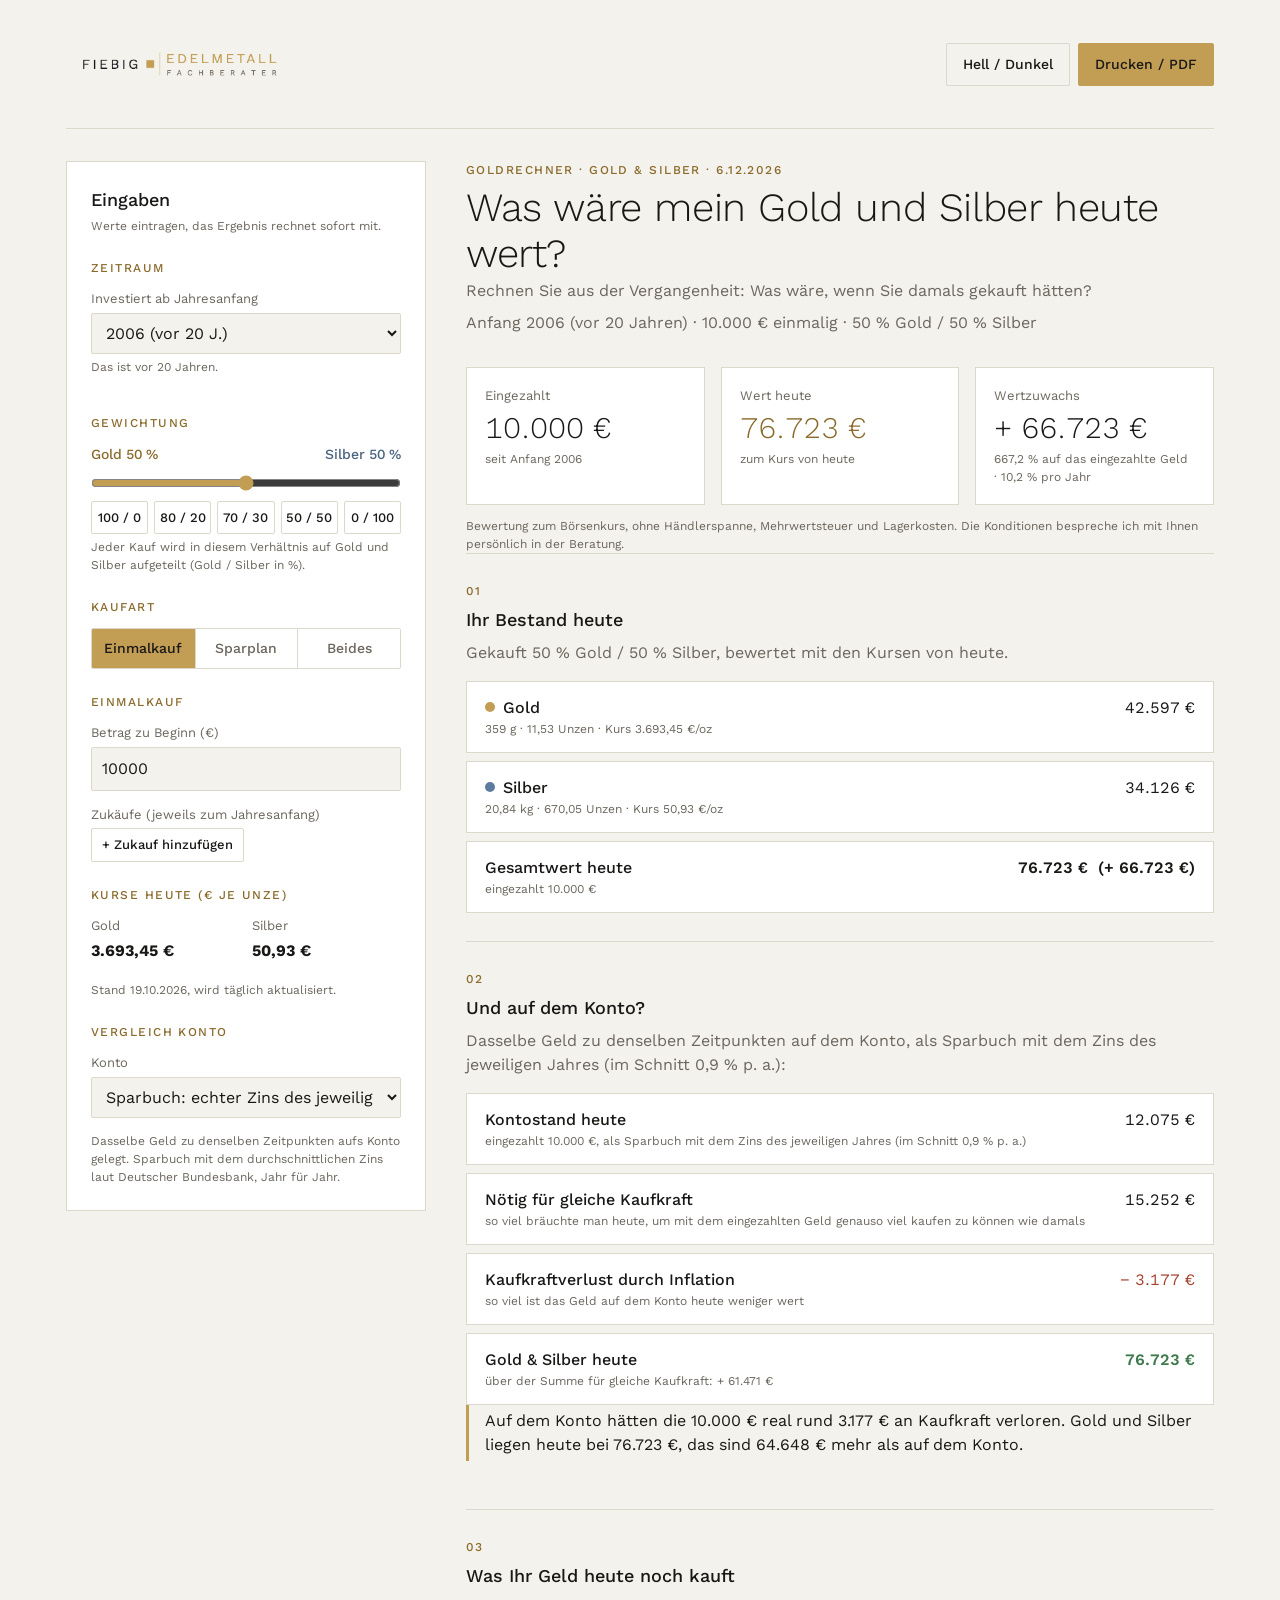
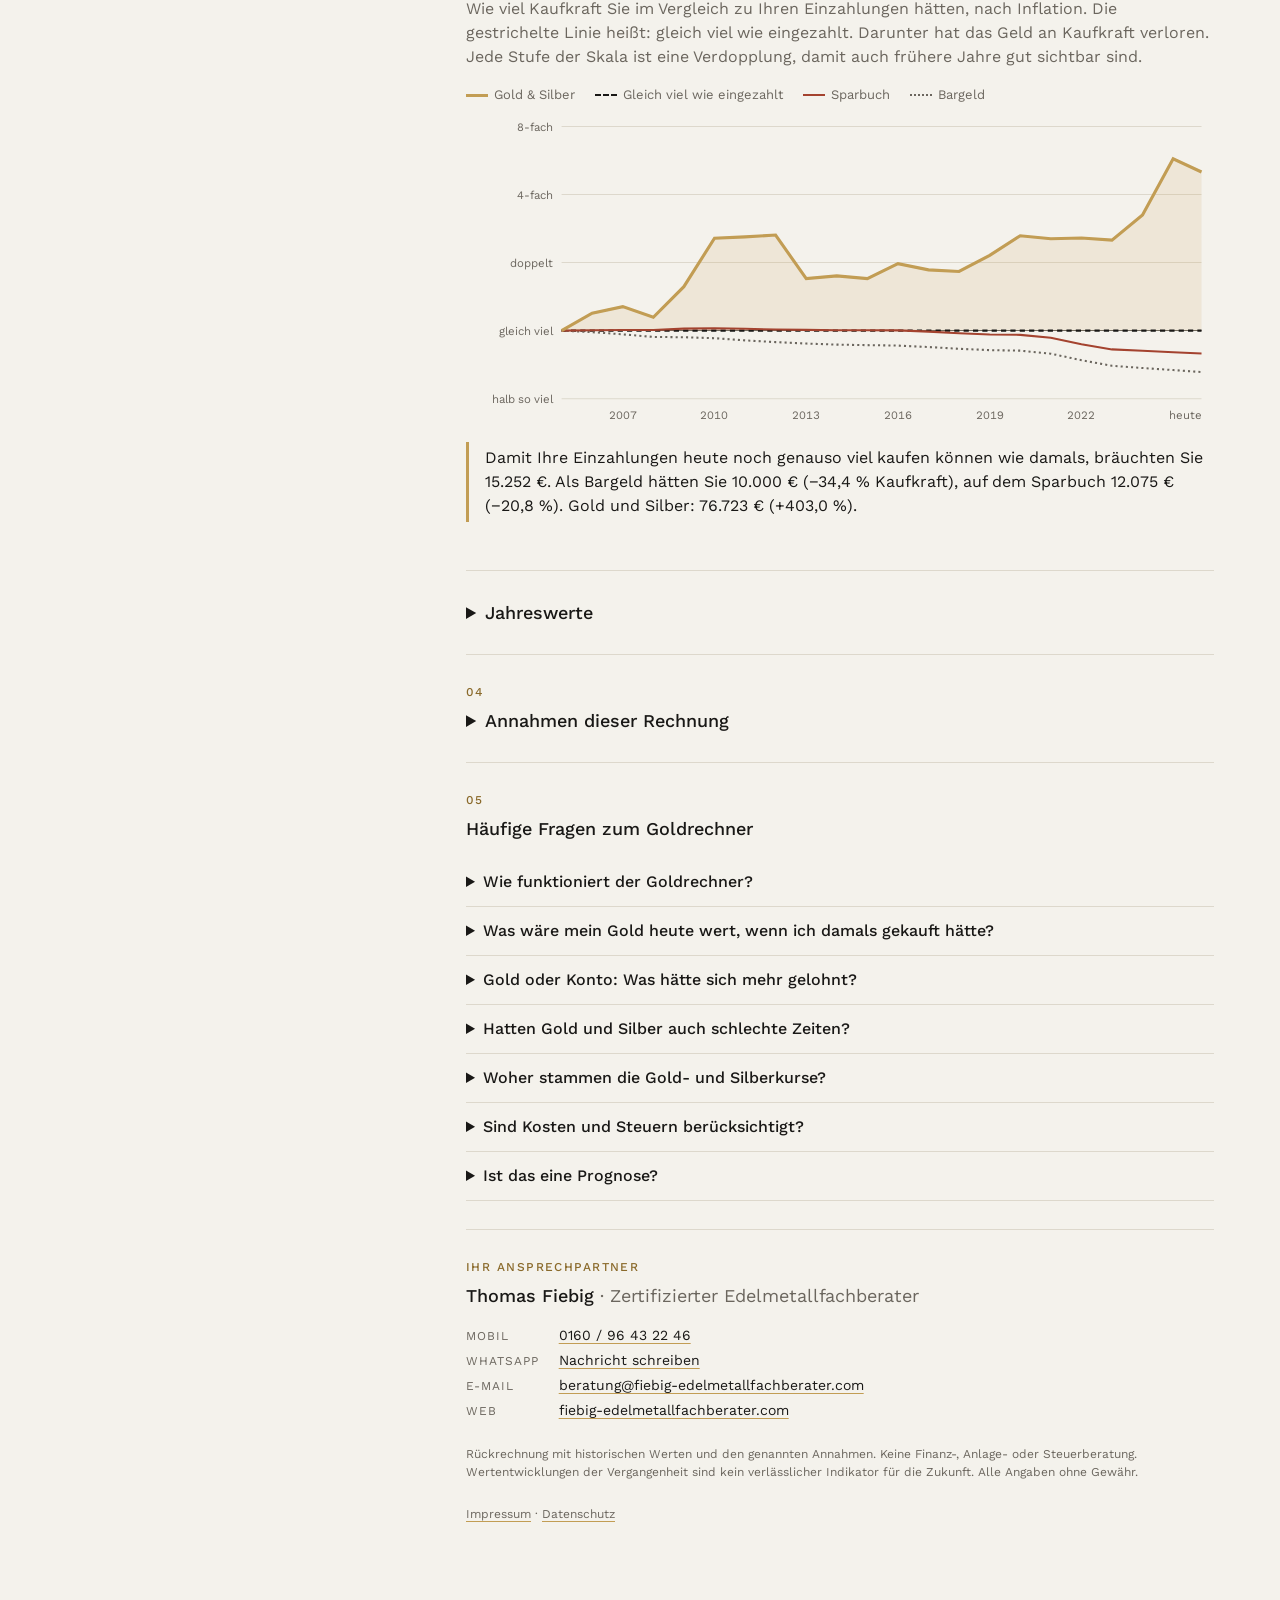
==== index.html @ 74c824f9 "Kaufkraft-Diagramm statt Euro-Verlauf (Verdopplungsskala, Sparbuch und Bargeld im Vergleich) Co-Auth" ====
<!DOCTYPE html>
<html lang="de">
<head>
<meta charset="utf-8">
<meta name="viewport" content="width=device-width, initial-scale=1">
<title>Goldrechner: Was wäre mein Gold und Silber heute wert?</title>
<meta name="description" content="Was wäre, wenn ich damals Gold oder Silber gekauft hätte? Kostenloser Rechner mit historischen Kursen seit 1979: Einmalkauf oder Sparplan, Wert heute, Rendite pro Jahr und Vergleich mit Konto und Inflation.">
<link rel="canonical" href="https://rechner.fiebig-edelmetallfachberater.com/">
<meta property="og:type" content="website">
<meta property="og:locale" content="de_DE">
<meta property="og:url" content="https://rechner.fiebig-edelmetallfachberater.com/">
<meta property="og:title" content="Goldrechner: Was wäre mein Gold und Silber heute wert?">
<meta property="og:description" content="Was wäre, wenn ich damals Gold oder Silber gekauft hätte? Kostenloser Rechner mit historischen Kursen seit 1979: Einmalkauf oder Sparplan, Wert heute, Rendite pro Jahr und Vergleich mit Konto und Inflation.">
<meta property="og:image" content="https://rechner.fiebig-edelmetallfachberater.com/assets/og-bild.png">
<meta property="og:image:width" content="1200">
<meta property="og:image:height" content="630">
<meta name="twitter:card" content="summary_large_image">
<script type="application/ld+json">{"@context": "https://schema.org", "@type": "WebApplication", "name": "Goldrechner", "alternateName": "Gold- und Silberrechner: Was wäre mein Gold heute wert?", "url": "https://rechner.fiebig-edelmetallfachberater.com/", "description": "Was wäre, wenn ich damals Gold oder Silber gekauft hätte? Kostenloser Rechner mit historischen Kursen seit 1979: Einmalkauf oder Sparplan, Wert heute, Rendite pro Jahr und Vergleich mit Konto und Inflation.", "inLanguage": "de-DE", "applicationCategory": "FinanceApplication", "operatingSystem": "Alle (läuft im Browser)", "isAccessibleForFree": true, "offers": {"@type": "Offer", "price": "0", "priceCurrency": "EUR"}, "author": {"@type": "Person", "name": "Thomas Fiebig", "jobTitle": "Edelmetallfachberater", "url": "https://fiebig-edelmetallfachberater.com"}}</script>
<style>
/* Schrift liegt beim Rechner, damit keine Daten an Google gehen */
@font-face { font-family: "Work Sans"; src: url("assets/WorkSans.ttf") format("truetype"); font-weight: 100 900; font-style: normal; font-display: swap; }
:root {
  --bg: #F4F2EC;
  --surface: #FFFFFF;
  --ink: #191816;
  --muted: #6B665E;
  --line: #DDD8CC;
  --gold: #C29D54;
  --gold-text: #8A6A2B;
  --silver: #5B7C9E;
  --silver-text: #48647F;
  --neg: #A4432F;
  --pos: #3F7A4E;
}
@media (prefers-color-scheme: dark) {
  :root:not([data-theme="light"]) {
    --bg: #191816;
    --surface: #22201D;
    --ink: #F4F2EC;
    --muted: #9C9489;
    --line: #38342E;
    --gold-text: #C29D54;
    --silver: #6F93B8;
    --silver-text: #8FADCB;
    --neg: #E08A76;
    --pos: #8CC49A;
  }
}
:root[data-theme="dark"] {
  --bg: #191816;
  --surface: #22201D;
  --ink: #F4F2EC;
  --muted: #9C9489;
  --line: #38342E;
  --gold-text: #C29D54;
  --silver: #6F93B8;
  --silver-text: #8FADCB;
  --neg: #E08A76;
  --pos: #8CC49A;
}

* { box-sizing: border-box; }
html { -webkit-text-size-adjust: 100%; }
body {
  margin: 0;
  background: var(--bg);
  color: var(--ink);
  font-family: "Work Sans", system-ui, -apple-system, "Segoe UI", sans-serif;
  font-weight: 400;
  font-size: 16px;
  line-height: 1.5;
}
.wrap { max-width: 1180px; margin: 0 auto; padding: 0 16px 64px; }

header.top {
  display: flex; align-items: center; justify-content: space-between; gap: 16px;
  padding: 24px 0; border-bottom: 1px solid var(--line); margin-bottom: 32px;
}
.logo { height: 80px; width: auto; display: block; }
.logo-hell { display: none; }
@media (prefers-color-scheme: dark) {
  :root:not([data-theme="light"]) .logo-hell { display: block; }
  :root:not([data-theme="light"]) .logo-dunkel { display: none; }
}
:root[data-theme="dark"] .logo-hell { display: block; }
:root[data-theme="dark"] .logo-dunkel { display: none; }
@media (max-width: 600px) { .logo { height: 56px; } header.top { flex-wrap: wrap; } }

.actions { display: flex; gap: 8px; }
button {
  font: inherit; font-size: 14px; font-weight: 500; cursor: pointer;
  padding: 10px 16px; border-radius: 2px;
  border: 1px solid var(--line); background: transparent; color: var(--ink);
}
button:hover { border-color: var(--gold); }
button.primary { background: var(--gold); border-color: var(--gold); color: #191816; }
button.small { padding: 6px 10px; font-size: 13px; }
button:focus-visible, input:focus-visible, select:focus-visible, summary:focus-visible { outline: 2px solid var(--gold); outline-offset: 2px; }

.layout { display: grid; grid-template-columns: 360px 1fr; gap: 40px; align-items: start; }
@media (max-width: 900px) { .layout { grid-template-columns: 1fr; gap: 32px; } }
main { min-width: 0; }

.panel { background: var(--surface); border: 1px solid var(--line); padding: 24px; }
.panel h2 { margin: 0 0 4px; }
fieldset { border: 0; padding: 0; margin: 24px 0 0; min-width: 0; }
legend {
  padding: 0; margin-bottom: 12px; font-size: 12px; font-weight: 500;
  letter-spacing: .12em; text-transform: uppercase; color: var(--gold-text);
}
.field { margin-bottom: 14px; }
.field label, .lbl { display: block; font-size: 13px; color: var(--muted); margin-bottom: 4px; }
.field input[type="number"], .field input[type="text"], .field select, .zk-row input, .zk-row select {
  width: 100%; font: inherit; color: var(--ink); background: var(--bg);
  border: 1px solid var(--line); border-radius: 2px; padding: 9px 10px;
}
.row2 { display: grid; grid-template-columns: 1fr 1fr; gap: 12px; }
.hint { font-size: 12px; color: var(--muted); margin: 4px 0 0; }
.kostenhinweis { margin: 12px 0 0; }

/* Umschalter Einmalkauf / Sparplan / Beides */
.seg { display: grid; grid-template-columns: repeat(3, 1fr); border: 1px solid var(--line); border-radius: 2px; overflow: hidden; }
.seg input { position: absolute; opacity: 0; pointer-events: none; }
.seg label { text-align: center; font-size: 14px; font-weight: 500; padding: 9px 4px; cursor: pointer; color: var(--muted); border-left: 1px solid var(--line); }
.seg label:first-of-type { border-left: 0; }
.seg input:checked + label { background: var(--gold); color: #191816; }
.seg input:focus-visible + label { outline: 2px solid var(--gold); outline-offset: -2px; }

/* Gewichtung */
.weight-head { display: flex; justify-content: space-between; font-size: 14px; font-weight: 500; margin-bottom: 6px; font-variant-numeric: tabular-nums; }
.weight-head .g { color: var(--gold-text); }
.weight-head .s { color: var(--silver-text); }
input[type="range"] { width: 100%; accent-color: var(--gold); margin: 4px 0 10px; }
.presets { display: grid; grid-template-columns: repeat(5, 1fr); gap: 6px; }
.presets button { padding: 6px 0; }

.zk-row { display: grid; grid-template-columns: 96px 1fr 36px; gap: 8px; margin-bottom: 8px; }
.zk-row button { padding: 0; font-size: 18px; line-height: 1; }

h1 { font-weight: 300; font-size: clamp(28px, 4vw, 40px); line-height: 1.15; margin: 0 0 6px; letter-spacing: -.01em; }
h2 { font-weight: 500; font-size: 18px; margin: 0 0 16px; }
.sub { color: var(--muted); margin: 0 0 32px; }
.eyebrow { font-size: 12px; font-weight: 500; letter-spacing: .12em; text-transform: uppercase; color: var(--gold-text); margin: 0 0 6px; }
section.block { padding: 28px 0; border-top: 1px solid var(--line); }
.lead { color: var(--muted); margin: -8px 0 16px; }
.intro { color: var(--muted); margin: -4px 0 8px; }
.faq details { border-bottom: 1px solid var(--line); padding: 12px 0; }
.faq details summary { font-size: 16px; }
.faq details p { margin: 0; color: var(--muted); }

.kpis { display: grid; grid-template-columns: repeat(3, 1fr); gap: 16px; margin-bottom: 8px; }
@media (max-width: 600px) { .kpis { grid-template-columns: 1fr; } }
.kpi { border: 1px solid var(--line); background: var(--surface); padding: 18px; }
.kpi .label { font-size: 13px; color: var(--muted); }
.kpi .value { font-size: 30px; font-weight: 300; line-height: 1.2; margin-top: 4px; font-variant-numeric: tabular-nums; }
.kpi.accent .value { color: var(--gold-text); }
.kpi .subline { font-size: 12px; color: var(--muted); margin-top: 4px; }

.rows { display: grid; gap: 8px; }
.r {
  display: flex; justify-content: space-between; align-items: baseline; gap: 16px;
  background: var(--surface); border: 1px solid var(--line); padding: 14px 18px;
}
.r .k { font-weight: 500; }
.r .k small { display: block; font-weight: 400; font-size: 12px; color: var(--muted); }
.r .v { text-align: right; white-space: nowrap; font-variant-numeric: tabular-nums; }
.r.sum .v { font-weight: 600; }
.dot { display: inline-block; width: 10px; height: 10px; border-radius: 50%; margin-right: 8px; vertical-align: 1px; -webkit-print-color-adjust: exact; print-color-adjust: exact; }
.dot.g { background: var(--gold); }
.dot.s { background: var(--silver); }
.neg { color: var(--neg); }
.pos { color: var(--pos); }
@media (max-width: 600px) { .r { padding: 12px 14px; font-size: 15px; } }

.bars { margin: 8px 0 20px; }
.bar-row { display: grid; grid-template-columns: 170px 1fr 110px; gap: 12px; align-items: center; margin-bottom: 10px; font-size: 14px; }
.bar-row.mine { font-weight: 600; }
.bar-track { height: 18px; display: flex; gap: 2px; }
.bar { height: 100%; -webkit-print-color-adjust: exact; print-color-adjust: exact; }
.bar.g { background: var(--gold); border-radius: 0; }
.bar.s { background: var(--silver); }
.bar-track .bar:last-child { border-radius: 0 4px 4px 0; }
.bar.line { background: transparent; border: 1px dashed var(--muted); border-radius: 0 4px 4px 0; }
.bar-row .num { text-align: right; font-variant-numeric: tabular-nums; }
@media (max-width: 600px) { .bar-row { grid-template-columns: 104px 1fr 84px; gap: 8px; font-size: 13px; } }

.callout { border-left: 3px solid var(--gold); padding: 4px 0 4px 16px; margin: 0 0 20px; }

.chartbox { position: relative; }
.chart { width: 100%; height: auto; display: block; touch-action: pan-y; }
.chart text { font-family: inherit; font-size: 11px; fill: var(--muted); font-variant-numeric: tabular-nums; }
.chart .grid { stroke: var(--line); stroke-width: 1; }
.chart .a-g { fill: var(--gold); fill-opacity: .85; }
.chart .a-s { fill: var(--silver); fill-opacity: .85; }
.chart .edge { fill: none; stroke: var(--surface); stroke-width: 2; }
.chart .l-ein { stroke: var(--ink); stroke-width: 2; fill: none; stroke-dasharray: 5 4; }
.chart .l-konto { stroke: var(--neg); stroke-width: 2; fill: none; }
.chart .cross { stroke: var(--muted); stroke-width: 1; }
.chart .hit { fill: transparent; }
.tip {
  position: absolute; top: 0; pointer-events: none; background: var(--surface); border: 1px solid var(--line);
  padding: 10px 12px; font-size: 13px; min-width: 190px; box-shadow: 0 4px 16px rgba(0,0,0,.08); font-variant-numeric: tabular-nums;
}
.tip b { display: block; margin-bottom: 4px; }
.tip div { display: flex; justify-content: space-between; gap: 16px; }
.legend { display: flex; flex-wrap: wrap; gap: 6px 20px; font-size: 13px; color: var(--muted); margin: 0 0 10px; }
.legend i { display: inline-block; width: 14px; height: 10px; vertical-align: middle; margin-right: 6px; -webkit-print-color-adjust: exact; print-color-adjust: exact; }
.legend i.g { background: var(--gold); }
.legend i.s { background: var(--silver); }
.legend i.e { width: 22px; height: 0; border-top: 2px dashed var(--ink); }
.legend i.k { width: 22px; height: 0; border-top: 2px solid var(--neg); }
.legend i.b { width: 22px; height: 0; border-top: 2px dotted var(--muted); }
.chart .l-bar { stroke: var(--muted); stroke-width: 2; fill: none; stroke-dasharray: 2 3; }
.chart .l-em { stroke: var(--gold); stroke-width: 3; fill: none; }
.chart .a-em { fill: var(--gold); fill-opacity: .14; }
.chart .grid.eins { stroke: var(--muted); }
.legend i.em { width: 22px; height: 0; border-top: 3px solid var(--gold); }

table { width: 100%; border-collapse: collapse; font-variant-numeric: tabular-nums; font-size: 14px; }
th, td { text-align: right; padding: 8px 8px; border-bottom: 1px solid var(--line); white-space: nowrap; }
th:first-child, td:first-child { text-align: left; }
th { font-size: 11px; font-weight: 500; letter-spacing: .08em; text-transform: uppercase; color: var(--muted); }
.tablewrap { overflow-x: auto; }
details summary { cursor: pointer; font-weight: 500; font-size: 18px; }
details[open] summary { margin-bottom: 16px; }
.panel details summary { font-size: 12px; letter-spacing: .12em; text-transform: uppercase; color: var(--gold-text); }

.notes { font-size: 13px; color: var(--muted); padding-left: 18px; margin: 0; }
.notes li { margin-bottom: 6px; }
.contact { display: grid; grid-template-columns: auto 1fr; gap: 4px 20px; font-size: 14px; margin: 12px 0 0; }
.contact dt { font-size: 12px; letter-spacing: .08em; color: var(--muted); text-transform: uppercase; padding-top: 2px; }
.contact dd { margin: 0; }
.contact a { color: inherit; text-decoration: underline; text-decoration-color: var(--gold); text-underline-offset: 3px; }
.contact a:hover { color: var(--gold-text); }
.logo-link { display: block; }
.disclaimer { font-size: 12px; color: var(--muted); margin-top: 24px; }
.disclaimer a { color: inherit; text-decoration-color: var(--gold); text-underline-offset: 3px; }
/* Ergebnisleiste unten, nur schmale Bildschirme */
.dock { display: none; }
@media (max-width: 900px) {
  .dock {
    display: flex; justify-content: space-between; align-items: baseline; gap: 12px;
    position: fixed; left: 0; right: 0; bottom: 0; z-index: 5;
    background: var(--surface); border-top: 1px solid var(--line);
    padding: 10px max(16px, env(safe-area-inset-right, 0px)) calc(10px + env(safe-area-inset-bottom, 0px)) max(16px, env(safe-area-inset-left, 0px));
    font-variant-numeric: tabular-nums; box-shadow: 0 -4px 16px rgba(0,0,0,.06);
  }
  .dock .l { font-size: 12px; color: var(--muted); }
  .dock .w { font-size: 22px; font-weight: 300; color: var(--gold-text); line-height: 1.2; }
  .dock .p { font-size: 13px; text-align: right; }
  .dock a { color: inherit; text-decoration: none; display: contents; }
  .wrap { padding-bottom: 110px; }
}
[hidden] { display: none !important; }

@media print {
  :root, :root[data-theme="dark"], :root:not([data-theme="light"]) {
    --bg: #FFFFFF; --surface: #FFFFFF; --ink: #191816; --muted: #5F5A52;
    --line: #D5D0C4; --gold-text: #8A6A2B; --silver: #5B7C9E; --silver-text: #48647F; --neg: #A4432F; --pos: #3F7A4E;
  }
  @page { size: A4; margin: 16mm 15mm; }
  body { font-size: 11pt; }
  .no-print, .tip, .dock { display: none !important; }
  .logo-hell { display: none !important; }
  .logo-dunkel { display: block !important; }
  .wrap { padding: 0; max-width: none; }
  .layout { display: block; }
  header.top { padding-top: 0; padding-bottom: 14px; margin-bottom: 20px; }
  .logo { height: 56px; }
  .sub { margin-bottom: 20px; }
  section.block { padding: 16px 0; break-inside: avoid; }
  .kpi { break-inside: avoid; padding: 12px 14px; }
  .kpis { grid-template-columns: repeat(3, 1fr); }
  .kpi .value { font-size: 24px; }
  .r { padding: 9px 14px; }
}
</style>
</head>
<body>
<div class="wrap">

  <header class="top">
    <a href="https://fiebig-edelmetallfachberater.com" class="logo-link" aria-label="Zur Webseite von Thomas Fiebig">
      <img class="logo logo-dunkel" src="assets/logodunkel.png" alt="Thomas Fiebig · Edelmetallfachberater">
      <img class="logo logo-hell" src="assets/logohell.png" alt="Thomas Fiebig · Edelmetallfachberater">
    </a>
    <div class="actions no-print">
      <button type="button" id="themeBtn" aria-label="Hell/Dunkel umschalten">Hell / Dunkel</button>
      <button type="button" class="primary" id="printBtn">Drucken / PDF</button>
    </div>
  </header>

  <div class="layout">

    <!-- Eingaben -->
    <form class="panel no-print" id="form" autocomplete="off">
      <h2>Eingaben</h2>
      <p class="hint">Werte eintragen, das Ergebnis rechnet sofort mit.</p>

      <fieldset>
        <legend>Zeitraum</legend>
        <div class="field">
          <label for="startJahr">Investiert ab Jahresanfang</label>
          <select id="startJahr"></select>
          <p class="hint" id="vorJahren"></p>
        </div>
      </fieldset>

      <fieldset>
        <legend>Gewichtung</legend>
        <div class="weight-head"><span class="g" id="wGoldTxt"></span><span class="s" id="wSilberTxt"></span></div>
        <input type="range" id="wGold" min="0" max="100" step="5" value="50" aria-label="Anteil Gold in Prozent">
        <div class="presets">
          <button type="button" class="small" data-w="100">100 / 0</button>
          <button type="button" class="small" data-w="80">80 / 20</button>
          <button type="button" class="small" data-w="70">70 / 30</button>
          <button type="button" class="small" data-w="50">50 / 50</button>
          <button type="button" class="small" data-w="0">0 / 100</button>
        </div>
        <p class="hint">Jeder Kauf wird in diesem Verhältnis auf Gold und Silber aufgeteilt (Gold / Silber in %).</p>
      </fieldset>

      <fieldset>
        <legend>Kaufart</legend>
        <div class="seg" role="radiogroup" aria-label="Kaufart">
          <input type="radio" name="modus" id="mEinmal" value="einmal" checked><label for="mEinmal">Einmalkauf</label>
          <input type="radio" name="modus" id="mSpar" value="spar"><label for="mSpar">Sparplan</label>
          <input type="radio" name="modus" id="mBeides" value="beides"><label for="mBeides">Beides</label>
        </div>
      </fieldset>

      <fieldset id="fsEinmal">
        <legend>Einmalkauf</legend>
        <div class="field">
          <label for="einmal">Betrag zu Beginn (€)</label>
          <input type="number" inputmode="decimal" id="einmal" value="10000" min="0" step="1000">
        </div>
        <span class="lbl">Zukäufe (jeweils zum Jahresanfang)</span>
        <div id="zukaeufe"></div>
        <button type="button" class="small" id="zkAdd">+ Zukauf hinzufügen</button>
      </fieldset>

      <fieldset id="fsSpar" hidden>
        <legend>Sparplan</legend>
        <div class="field">
          <label for="rate">Monatsrate (€)</label>
          <input type="number" inputmode="decimal" id="rate" value="100" min="0" step="25">
        </div>
        <p class="hint">Kauf jeweils zum Monatsanfang, bis heute.</p>
      </fieldset>

      <fieldset>
        <legend>Kurse heute (€ je Unze)</legend>
        <div class="row2">
          <div class="field"><span class="lbl">Gold</span><strong id="goldTxt"></strong></div>
          <div class="field"><span class="lbl">Silber</span><strong id="silberTxt"></strong></div>
        </div>
        <input type="hidden" id="goldHeute" value="3709.20">
        <input type="hidden" id="silberHeute" value="50.75">
        <p class="hint" id="kursStand">Kursstand wird geladen …</p>
      </fieldset>

      <fieldset>
        <legend>Vergleich Konto</legend>
        <div class="field">
          <label for="kontoArt">Konto</label>
          <select id="kontoArt">
            <option value="spar" selected>Sparbuch: echter Zins des jeweiligen Jahres</option>
            <option value="giro">Girokonto: ohne Zinsen</option>
          </select>
        </div>
        <p class="hint">Dasselbe Geld zu denselben Zeitpunkten aufs Konto gelegt. Sparbuch mit dem durchschnittlichen Zins laut Deutscher Bundesbank, Jahr für Jahr.</p>
      </fieldset>
    </form>

    <!-- Ergebnis -->
    <main id="ergebnis">
      <p class="eyebrow">Goldrechner · Gold &amp; Silber · <span id="stand"></span></p>
      <h1>Was wäre mein Gold und Silber heute wert?</h1>
      <p class="intro">Rechnen Sie aus der Vergangenheit: Was wäre, wenn Sie damals gekauft hätten?</p>
      <p class="sub" id="kundeZeile"></p>

      <div class="kpis">
        <div class="kpi">
          <div class="label">Eingezahlt</div>
          <div class="value" id="kpiEin"></div>
          <div class="subline" id="kpiEinSub"></div>
        </div>
        <div class="kpi accent">
          <div class="label">Wert heute</div>
          <div class="value" id="kpiWert"></div>
          <div class="subline" id="kpiWertSub"></div>
        </div>
        <div class="kpi">
          <div class="label">Wertzuwachs</div>
          <div class="value" id="kpiPlus"></div>
          <div class="subline" id="kpiPlusSub"></div>
        </div>
      </div>
      <p class="hint kostenhinweis">Bewertung zum Börsenkurs, ohne Händlerspanne, Mehrwertsteuer und Lagerkosten. Die Konditionen bespreche ich mit Ihnen persönlich in der Beratung.</p>

      <section class="block">
        <p class="eyebrow">01</p>
        <h2>Ihr Bestand heute</h2>
        <p class="lead" id="bestandLead"></p>
        <div class="rows" id="bestand"></div>
      </section>

      <section class="block">
        <p class="eyebrow">02</p>
        <h2>Und auf dem Konto?</h2>
        <p class="lead" id="kontoLead"></p>
        <div class="rows" id="konto"></div>
        <p class="callout" id="kontoFazit"></p>
      </section>

      <section class="block">
        <p class="eyebrow">03</p>
        <h2>Was Ihr Geld heute noch kauft</h2>
        <p class="lead">Wie viel Kaufkraft Sie im Vergleich zu Ihren Einzahlungen hätten, nach Inflation. Die gestrichelte Linie heißt: gleich viel wie eingezahlt. Darunter hat das Geld an Kaufkraft verloren. Jede Stufe der Skala ist eine Verdopplung, damit auch frühere Jahre gut sichtbar sind.</p>
        <div class="legend">
          <span><i class="em"></i>Gold &amp; Silber</span>
          <span><i class="e"></i>Gleich viel wie eingezahlt</span>
          <span><i class="k"></i><span id="legKonto">Sparbuch</span></span>
          <span id="legBar"><i class="b"></i>Bargeld</span>
        </div>
        <div class="chartbox" id="chartbox">
          <svg class="chart" id="chart" viewBox="0 0 720 300" role="img" aria-label="Kaufkraft von Gold und Silber, Konto und Bargeld im Vergleich zur Kaufkraft der Einzahlungen"></svg>
          <div class="tip" id="tip" hidden></div>
        </div>
        <p class="callout" id="kaufkraftFazit" style="margin-top:16px"></p>
      </section>

      <section class="block no-print">
        <details>
          <summary>Jahreswerte</summary>
          <div class="tablewrap">
            <table>
              <thead>
                <tr>
                  <th>Jahr</th><th>Gold<br>€/oz</th><th>Silber<br>€/oz</th><th>Eingezahlt</th>
                  <th>Wert<br>Gold</th><th>Wert<br>Silber</th><th>Gesamt</th><th>Gewinn /<br>Verlust</th><th>Konto</th><th>Zins</th><th>Inflation</th>
                </tr>
              </thead>
              <tbody id="jahre"></tbody>
            </table>
          </div>
        </details>
      </section>

      <section class="block">
        <p class="eyebrow">04</p>
        <details id="annahmenBox">
          <summary>Annahmen dieser Rechnung</summary>
          <ul class="notes" id="annahmen"></ul>
        </details>
      </section>

      <section class="block faq no-print">
        <p class="eyebrow">05</p>
        <h2>Häufige Fragen zum Goldrechner</h2>
        <details>
          <summary>Wie funktioniert der Goldrechner?</summary>
          <p>Sie wählen ein Startjahr ab 1979, einen Betrag als Einmalkauf, als monatlichen Sparplan oder beides, und die Aufteilung zwischen Gold und Silber. Der Rechner kauft rückwirkend zu den historischen Kursen in Euro und bewertet den Bestand mit den heutigen Kursen. Die heutigen Kurse werden zweimal täglich aktualisiert.</p>
        </details>
        <details>
          <summary>Was wäre mein Gold heute wert, wenn ich damals gekauft hätte?</summary>
          <p>Das zeigt der Rechner oben: wie viel Sie eingezahlt hätten, was Gold und Silber heute wert wären, den Wertzuwachs in Euro und die Rendite pro Jahr. Dazu sehen Sie Ihren Bestand in Gramm, Kilogramm und Unzen und den Verlauf Jahr für Jahr.</p>
        </details>
        <details>
          <summary>Gold oder Konto: Was hätte sich mehr gelohnt?</summary>
          <p>Der Rechner legt dasselbe Geld zu denselben Zeitpunkten auch aufs Sparbuch, mit dem tatsächlichen durchschnittlichen Sparzins des jeweiligen Jahres laut Deutscher Bundesbank. Außerdem zeigt er, wie viel Geld Sie heute bräuchten, um dieselbe Kaufkraft zu haben wie damals. Grundlage ist der Verbraucherpreisindex des Statistischen Bundesamts.</p>
        </details>
        <details>
          <summary>Hatten Gold und Silber auch schlechte Zeiten?</summary>
          <p>Ja. Wer um 1980 zu Höchstkursen eingestiegen ist, lag auch nach 20 Jahren real deutlich im Minus. Das Diagramm „Was Ihr Geld heute noch kauft“ zeigt solche Phasen offen, wenn Sie ein frühes Startjahr wählen. Ein Sparplan gleicht hohe Einstiegskurse teilweise aus, weil er in schwachen Jahren günstiger nachkauft.</p>
        </details>
        <details>
          <summary>Woher stammen die Gold- und Silberkurse?</summary>
          <p>Gold: Jahresschlusskurse in Euro je Feinunze (gold.de), vor 1999 auf Basis des ECU. Silber: über das Gold-Silber-Verhältnis der Jahresschlusskurse in Dollar in Euro umgerechnet. Innerhalb eines Jahres verteilt der Rechner die Kaufkurse gleichmäßig zwischen den Jahresschlusskursen.</p>
        </details>
        <details>
          <summary>Sind Kosten und Steuern berücksichtigt?</summary>
          <p>Nein. Gerechnet wird zum Börsenkurs, ohne Händlerspanne, Mehrwertsteuer, Lagerkosten und Steuern. Die Konditionen bespreche ich mit Ihnen persönlich in der Beratung.</p>
        </details>
        <details>
          <summary>Ist das eine Prognose?</summary>
          <p>Nein. Der Rechner zeigt, was in der Vergangenheit passiert wäre. Wertentwicklungen der Vergangenheit sind kein verlässlicher Indikator für die Zukunft, und die Kurse von Gold und Silber schwanken, auch durch den Wechselkurs zwischen Dollar und Euro.</p>
        </details>
      </section>

      <section class="block">
        <p class="eyebrow">Ihr Ansprechpartner</p>
        <h2>Thomas Fiebig <span style="font-weight:400;color:var(--muted)">· Zertifizierter Edelmetallfachberater</span></h2>
        <dl class="contact">
          <dt>Mobil</dt><dd><a href="tel:+4916096432246">0160 / 96 43 22 46</a></dd>
          <dt>WhatsApp</dt><dd><a id="waLink" href="https://wa.me/4916096432246" target="_blank" rel="noopener">Nachricht schreiben</a></dd>
          <dt>E-Mail</dt><dd><a id="mailLink" href="mailto:beratung@fiebig-edelmetallfachberater.com">beratung@fiebig-edelmetallfachberater.com</a></dd>
          <dt>Web</dt><dd><a href="https://fiebig-edelmetallfachberater.com" target="_blank" rel="noopener">fiebig-edelmetallfachberater.com</a></dd>
        </dl>
        <p class="disclaimer">Rückrechnung mit historischen Werten und den genannten Annahmen. Keine Finanz-, Anlage- oder Steuerberatung. Wertentwicklungen der Vergangenheit sind kein verlässlicher Indikator für die Zukunft. Alle Angaben ohne Gewähr.</p>
        <p class="disclaimer"><a href="impressum.html">Impressum</a> · <a href="datenschutz.html">Datenschutz</a></p>
      </section>
    </main>
  </div>
</div>

<div class="dock" id="dock" aria-live="polite">
  <div><div class="l">Wert heute</div><div class="w" id="dockWert"></div></div>
  <div class="p"><div class="l" id="dockEin"></div><div id="dockPlus"></div></div>
</div>

<script>
(function () {
  'use strict';

  // Goldpreis in Euro je Feinunze, Schlusskurs zum Jahresende (Quelle: gold.de, vor 1999 aus ECU/DM umgerechnet)
  var GOLD = {
    1978: 164.14, 1979: 354.84, 1980: 448.00, 1981: 368.16, 1982: 470.98, 1983: 462.95, 1984: 433.55,
    1985: 368.27, 1986: 365.16, 1987: 374.75, 1988: 352.60, 1989: 331.09, 1990: 287.10, 1991: 264.87,
    1992: 275.58, 1993: 350.87, 1994: 312.58, 1995: 302.82, 1996: 298.14, 1997: 262.98, 1998: 246.36,
    1999: 289.56, 2000: 292.79, 2001: 314.24, 2002: 332.60, 2003: 332.34, 2004: 320.25, 2005: 433.53,
    2006: 480.79, 2007: 567.33, 2008: 614.49, 2009: 760.70, 2010: 1059.19, 2011: 1201.63, 2012: 1259.57,
    2013: 867.14, 2014: 987.10, 2015: 971.90, 2016: 1095.28, 2017: 1084.83, 2018: 1119.42, 2019: 1352.78,
    2020: 1539.86, 2021: 1602.77, 2022: 1704.92, 2023: 1868.90, 2024: 2504.25, 2025: 3693.55
  };
  // Jahresschlusskurse in US-Dollar je Feinunze (London-Fixing bzw. gold.de), nur für das Gold-Silber-Verhältnis
  var GOLD_USD = {
    1978: 226.00, 1979: 512.00, 1980: 589.75, 1981: 397.50, 1982: 456.90, 1983: 382.40, 1984: 308.30,
    1985: 326.80, 1986: 390.90, 1987: 486.50, 1988: 410.15, 1989: 401.00, 1990: 386.20, 1991: 353.15,
    1992: 333.00, 1993: 391.75, 1994: 383.25, 1995: 387.00, 1996: 369.25, 1997: 290.20, 1998: 287.45,
    1999: 290.25, 2000: 272.65, 2001: 276.50, 2002: 342.75, 2003: 417.25, 2004: 435.60, 2005: 513.00,
    2006: 632.00, 2007: 833.75, 2008: 869.75, 2009: 1087.50, 2010: 1405.50, 2011: 1531.00, 2012: 1657.50,
    2013: 1204.50, 2014: 1206.00, 2015: 1060.00, 2016: 1145.90, 2017: 1296.50, 2018: 1279.00, 2019: 1514.75,
    2020: 1887.60, 2021: 1805.85, 2022: 1812.35, 2023: 2062.40, 2024: 2609.10, 2025: 4338.84
  };
  var SILBER_USD = {
    1978: 6.06, 1979: 31.60, 1980: 15.20, 1981: 8.04, 1982: 10.95, 1983: 8.93, 1984: 6.34,
    1985: 5.89, 1986: 5.36, 1987: 6.70, 1988: 6.04, 1989: 5.21, 1990: 4.17, 1991: 3.88,
    1992: 3.69, 1993: 5.12, 1994: 4.86, 1995: 5.15, 1996: 4.80, 1997: 6.00, 1998: 4.98,
    1999: 5.33, 2000: 4.57, 2001: 4.59, 2002: 4.67, 2003: 5.96, 2004: 6.82, 2005: 8.83,
    2006: 12.90, 2007: 14.76, 2008: 10.83, 2009: 16.99, 2010: 30.63, 2011: 28.18, 2012: 29.95,
    2013: 19.50, 2014: 15.97, 2015: 13.82, 2016: 16.24, 2017: 16.87, 2018: 15.47, 2019: 17.85,
    2020: 26.49, 2021: 23.09, 2022: 23.95, 2023: 23.79, 2024: 28.94, 2025: 76.25
  };
  // Silber in Euro = Gold in Euro × Silber/Gold in Dollar, damit beide Reihen dieselbe Euro-Umrechnung haben
  var SILBER = {};
  Object.keys(GOLD).forEach(function (y) { SILBER[y] = GOLD[y] * SILBER_USD[y] / GOLD_USD[y]; });

  // Inflationsrate Deutschland in % zum Vorjahr (Verbraucherpreisindex, Statistisches Bundesamt; bis 1991 früheres Bundesgebiet)
  var INFL = {
    1979: 4.1, 1980: 5.4, 1981: 6.3, 1982: 5.3, 1983: 3.3, 1984: 2.4, 1985: 2.1, 1986: -0.1, 1987: 0.2,
    1988: 1.3, 1989: 2.8, 1990: 2.7, 1991: 3.6, 1992: 5.0, 1993: 4.5, 1994: 2.7, 1995: 1.9, 1996: 1.4,
    1997: 1.9, 1998: 0.8, 1999: 0.7, 2000: 1.3, 2001: 2.0, 2002: 1.4, 2003: 1.0, 2004: 1.6, 2005: 1.6,
    2006: 1.6, 2007: 2.3, 2008: 2.6, 2009: 0.3, 2010: 1.0, 2011: 2.2, 2012: 1.9, 2013: 1.5, 2014: 1.0,
    2015: 0.5, 2016: 0.5, 2017: 1.5, 2018: 1.8, 2019: 1.4, 2020: 0.5, 2021: 3.1, 2022: 6.9, 2023: 5.9,
    2024: 2.2, 2025: 2.2
  };
  // Sparzins Deutschland in % p. a., Jahresdurchschnitt der Monatswerte (Deutsche Bundesbank):
  // bis 2002 Spareinlagen mit dreimonatiger Kündigungsfrist und Mindest-/Grundverzinsung (SU0022),
  // ab 2003 MFI-Zinsstatistik, Einlagen privater Haushalte mit Kündigungsfrist bis 3 Monate (SUD105)
  var ZINS = {
    1979: 3.15, 1980: 4.64, 1981: 4.92, 1982: 4.85, 1983: 3.26, 1984: 3.01, 1985: 2.88, 1986: 2.5, 1987: 2.11,
    1988: 2.01, 1989: 2.43, 1990: 2.81, 1991: 2.82, 1992: 2.81, 1993: 2.54, 1994: 2.1, 1995: 2.04, 1996: 1.99,
    1997: 1.71, 1998: 1.56, 1999: 1.31, 2000: 1.25, 2001: 1.19, 2002: 1.02, 2003: 2.2, 2004: 2.13, 2005: 2.04,
    2006: 2.06, 2007: 2.35, 2008: 2.52, 2009: 1.82, 2010: 1.41, 2011: 1.52, 2012: 1.32, 2013: 0.99, 2014: 0.76,
    2015: 0.46, 2016: 0.3, 2017: 0.2, 2018: 0.16, 2019: 0.13, 2020: 0.11, 2021: 0.09, 2022: 0.09, 2023: 0.46,
    2024: 0.74, 2025: 0.68, 2026: 0.7
  };
  var ZINS_STAND = 'August 2026';
  var ZINS_LETZT = ZINS[2026];
  var sparzins = function (jahr) { return ZINS[jahr] != null ? ZINS[jahr] : ZINS_LETZT; };
  // Für das laufende Jahr gibt es noch keine Jahresrate, daher Annahme
  var INFL_LAUFEND = 2.0;
  var inflation = function (jahr) { return INFL[jahr] != null ? INFL[jahr] : INFL_LAUFEND; };

  var MIN_JAHR = 1979, LETZTES = 2025;
  var SAVE_KEY = 'edelmetall-rueckrechner';
  var HEUTE = new Date();
  var HEUTE_JAHR = HEUTE.getFullYear();
  // Monate vom Ende des letzten Datenjahres bis heute
  var K = Math.max(0.01, (HEUTE - new Date(LETZTES + 1, 0, 1)) / (864e5 * 30.436875));

  var $ = function (id) { return document.getElementById(id); };
  var eur0 = new Intl.NumberFormat('de-DE', { style: 'currency', currency: 'EUR', maximumFractionDigits: 0 });
  var eur2 = new Intl.NumberFormat('de-DE', { style: 'currency', currency: 'EUR', minimumFractionDigits: 2, maximumFractionDigits: 2 });
  var num1 = new Intl.NumberFormat('de-DE', { minimumFractionDigits: 1, maximumFractionDigits: 1 });
  var num2 = new Intl.NumberFormat('de-DE', { maximumFractionDigits: 2 });
  var int0 = new Intl.NumberFormat('de-DE', { maximumFractionDigits: 0 });
  var pct1 = function (v) { return (v < 0 ? '−' : '') + num1.format(Math.abs(v)) + ' %'; };
  var vz = function (v) { return (v > 0 ? '+ ' : v < 0 ? '− ' : '') + eur0.format(Math.abs(v)); };
  var val = function (id) { var v = parseFloat($(id).value); return isFinite(v) ? v : 0; };
  var esc = function (s) { return String(s).replace(/[&<>"]/g, function (c) { return { '&': '&amp;', '<': '&lt;', '>': '&gt;', '"': '&quot;' }[c]; }); };
  var gramm = function (oz) { var g = oz * 31.1035; return g >= 1000 ? num2.format(g / 1000) + ' kg' : int0.format(g) + ' g'; };

  // Kurs innerhalb eines Jahres: gleichmäßig (geometrisch) zwischen den Schlusskursen verteilt
  function kurs(reihe, heute, jahr, monat) {
    if (jahr <= LETZTES) return reihe[jahr - 1] * Math.pow(reihe[jahr] / reihe[jahr - 1], monat / 12);
    var j = (jahr - LETZTES - 1) * 12 + monat;
    return reihe[LETZTES] * Math.pow(heute / reihe[LETZTES], j / K);
  }

  function berechne(e, w) {
    // konto: dieselben Einzahlungen mit Zins; kk: Einzahlungen mit der Inflation fortgeschrieben (nötig für gleiche Kaufkraft)
    // cpi: Preisniveau relativ zum Start, um jeden Zeitpunkt in heutige Kaufkraft umzurechnen
    var ozG = 0, ozS = 0, ein = 0, konto = 0, kk = 0, cpi = 1, cfs = [], t = 0, punkte = [];
    function kauf(betrag, pG, pS) {
      if (!(betrag > 0)) return;
      ozG += betrag * w / pG;
      ozS += betrag * (1 - w) / pS;
      ein += betrag;
      konto += betrag;
      kk += betrag;
      cfs.push({ t: t, a: betrag });
    }
    function monat(jahr, m) {
      var pG = kurs(GOLD, e.goldHeute, jahr, m), pS = kurs(SILBER, e.silberHeute, jahr, m);
      if (m === 0) {
        if (jahr === e.start) kauf(e.einmal, pG, pS);
        e.zukaeufe.forEach(function (z) { if (z.jahr === jahr) kauf(z.betrag, pG, pS); });
      }
      if (e.rate > 0) kauf(e.rate, pG, pS);
      if (t === 0) punkte.push({ t: 0, label: 'Anfang ' + e.start, ein: ein, g: ozG * pG, s: ozS * pS, pG: pG, pS: pS, konto: konto, kk: kk, cpi: cpi });
      konto *= 1 + (e.kontoArt === 'spar' ? sparzins(jahr) : 0) / 100 / 12;
      kk *= Math.pow(1 + inflation(jahr) / 100, 1 / 12);
      cpi *= Math.pow(1 + inflation(jahr) / 100, 1 / 12);
      t++;
    }
    for (var y = e.start; y <= LETZTES; y++) {
      for (var m = 0; m < 12; m++) monat(y, m);
      punkte.push({ t: t, jahr: y, label: String(y), ein: ein, g: ozG * GOLD[y], s: ozS * SILBER[y], pG: GOLD[y], pS: SILBER[y], konto: konto, kk: kk, cpi: cpi, infl: INFL[y], zins: e.kontoArt === 'spar' ? ZINS[y] : 0 });
    }
    var j0 = Math.max(0, (e.start - LETZTES - 1) * 12);
    for (var j = j0; j < K; j++) monat(LETZTES + 1 + Math.floor(j / 12), j % 12);
    var T = t - Math.ceil(K - j0) + (K - j0);
    var wert = ozG * e.goldHeute + ozS * e.silberHeute;
    punkte.push({ t: T, label: 'heute', ein: ein, g: ozG * e.goldHeute, s: ozS * e.silberHeute, pG: e.goldHeute, pS: e.silberHeute, heute: true, konto: konto, kk: kk, cpi: cpi });
    punkte.forEach(function (p) { p.f = cpi / p.cpi; });
    return { ozG: ozG, ozS: ozS, ein: ein, wert: wert, konto: konto, kk: kk, g: ozG * e.goldHeute, s: ozS * e.silberHeute, punkte: punkte, T: T, pa: rendite(cfs, T, wert) };
  }

  // Rendite p. a. über alle Einzahlungen (interner Zinsfuß, monatlich gesucht)
  function rendite(cfs, T, wert) {
    if (!cfs.length || !(wert > 0)) return null;
    var f = function (r) { return cfs.reduce(function (s, c) { return s + c.a * Math.pow(1 + r, T - c.t); }, 0) - wert; };
    var lo = -0.5, hi = 0.5;
    if (f(lo) > 0 || f(hi) < 0) return null;
    for (var i = 0; i < 80; i++) { var mid = (lo + hi) / 2; if (f(mid) > 0) hi = mid; else lo = mid; }
    return (Math.pow(1 + (lo + hi) / 2, 12) - 1) * 100;
  }

  function zeile(k, v, opt) {
    opt = opt || {};
    return '<div class="r' + (opt.sum ? ' sum' : '') + '"><div class="k">' + k +
      (opt.note ? '<small>' + opt.note + '</small>' : '') + '</div><div class="v">' + v + '</div></div>';
  }

  var chartPunkte = [], chartGeo = null, chartSpar = true;
  // Kaufkraft im Verhältnis zu den Einzahlungen (1 = gleich viel), logarithmische Skala mit Verdopplungsstufen;
  // für den Tooltip zusätzlich in Euro heutiger Kaufkraft (Betrag × Preisniveau heute / Preisniveau damals)
  function chart(r, spar) {
    var W = 720, H = 300, L = 92, R = 12, T0 = 12, B = 26;
    var pts = r.punkte.filter(function (p) { return p.kk > 0; }).map(function (p) {
      return { t: p.t, jahr: p.jahr, label: p.label, heute: p.heute, g: p.g * p.f, s: p.s * p.f, kk: p.kk * p.f, konto: p.konto * p.f, bar: p.ein * p.f,
        qEm: (p.g + p.s) / p.kk, qKonto: p.konto / p.kk, qBar: p.ein / p.kk };
    });
    chartPunkte = pts; chartSpar = spar;
    var alle = [];
    pts.forEach(function (p) { alle.push(p.qEm, p.qKonto, p.qBar); });
    var lo = Math.min(-1, Math.floor(Math.log2(Math.max(1 / 64, Math.min.apply(null, alle))))),
        hi = Math.max(1, Math.ceil(Math.log2(Math.max.apply(null, alle))));
    var x = function (t) { return L + (W - L - R) * t / (r.T || 1); };
    var y = function (q) { return T0 + (H - T0 - B) * (hi - Math.log2(Math.max(q, 1 / 128))) / (hi - lo); };
    chartGeo = { x: x, W: W, L: L, R: R, T0: T0, B: B, H: H };
    var name = function (k) {
      return k === 0 ? 'gleich viel' : k === 1 ? 'doppelt' : k === -1 ? 'halb so viel' : k === -2 ? 'ein Viertel' : k === -3 ? 'ein Achtel' :
        k > 0 ? Math.pow(2, k) + '-fach' : '1/' + Math.pow(2, -k);
    };
    var s = '', jede = hi - lo > 6 ? 2 : 1;
    for (var k = lo; k <= hi; k++) {
      if (k !== 0 && (k - lo) % jede) continue;
      s += '<line class="grid' + (k === 0 ? ' eins' : '') + '" x1="' + L + '" x2="' + (W - R) + '" y1="' + y(Math.pow(2, k)) + '" y2="' + y(Math.pow(2, k)) + '"/>' +
        '<text x="' + (L - 8) + '" y="' + (y(Math.pow(2, k)) + 4) + '" text-anchor="end">' + name(k) + '</text>';
    }
    var jahrPts = pts.filter(function (p) { return p.jahr; });
    var jeN = Math.max(1, Math.ceil(jahrPts.length / 8));
    for (var i = jahrPts.length - 1; i >= 0; i -= jeN) {
      if (r.T - jahrPts[i].t < r.T * 0.06) continue;
      s += '<text x="' + x(jahrPts[i].t) + '" y="' + (H - 6) + '" text-anchor="middle">' + jahrPts[i].label + '</text>';
    }
    s += '<text x="' + x(r.T) + '" y="' + (H - 6) + '" text-anchor="end">heute</text>';
    var linie = function (f) { return pts.map(function (p, i) { return (i ? 'L' : 'M') + x(p.t).toFixed(1) + ' ' + y(f(p)).toFixed(1); }).join(' '); };
    var eins = y(1).toFixed(1);
    s += '<path class="a-em" d="' + linie(function (p) { return p.qEm; }) + ' L' + x(pts[pts.length - 1].t).toFixed(1) + ' ' + eins + ' L' + x(pts[0].t).toFixed(1) + ' ' + eins + ' Z"/>';
    s += '<line class="l-ein" x1="' + L + '" x2="' + (W - R) + '" y1="' + eins + '" y2="' + eins + '"/>';
    if (spar) s += '<path class="l-bar" d="' + linie(function (p) { return p.qBar; }) + '"/>';
    s += '<path class="l-konto" d="' + linie(function (p) { return p.qKonto; }) + '"/>';
    s += '<path class="l-em" d="' + linie(function (p) { return p.qEm; }) + '"/>';
    s += '<line class="cross" id="cross" x1="0" x2="0" y1="' + T0 + '" y2="' + (H - B) + '" visibility="hidden"/>';
    s += '<rect class="hit" x="' + L + '" y="0" width="' + (W - L - R) + '" height="' + (H - B) + '"/>';
    $('chart').innerHTML = s;
  }

  function zeigeTip(ev) {
    if (!chartGeo || !chartPunkte.length) return;
    var svg = $('chart'), box = svg.getBoundingClientRect();
    var sx = (ev.clientX - box.left) * chartGeo.W / box.width;
    var best = chartPunkte[0], d = Infinity;
    chartPunkte.forEach(function (p) { var dd = Math.abs(chartGeo.x(p.t) - sx); if (dd < d) { d = dd; best = p; } });
    var cx = chartGeo.x(best.t);
    var cross = $('cross');
    cross.setAttribute('x1', cx); cross.setAttribute('x2', cx); cross.setAttribute('visibility', 'visible');
    var sum = best.g + best.s, diff = sum - best.kk;
    var tip = $('tip');
    tip.innerHTML = '<b>' + (best.heute ? 'Heute' : best.jahr ? 'Ende ' + best.label : best.label) + ' · in heutiger Kaufkraft</b>' +
      '<div><span><span class="dot g"></span>Gold</span><span>' + eur0.format(best.g) + '</span></div>' +
      '<div><span><span class="dot s"></span>Silber</span><span>' + eur0.format(best.s) + '</span></div>' +
      '<div><span>Gold &amp; Silber</span><span><strong>' + eur0.format(sum) + '</strong></span></div>' +
      '<div><span>Kaufkraft Einzahlungen</span><span>' + eur0.format(best.kk) + '</span></div>' +
      '<div><span>' + (chartSpar ? 'Sparbuch' : 'Girokonto') + '</span><span>' + eur0.format(best.konto) + '</span></div>' +
      (chartSpar ? '<div><span>Bargeld</span><span>' + eur0.format(best.bar) + '</span></div>' : '') +
      '<div><span>Gold &amp; Silber ggü. Kaufkraft</span><span class="' + (diff < 0 ? 'neg' : 'pos') + '">' + vz(diff) + '</span></div>';
    tip.hidden = false;
    var px = cx * box.width / chartGeo.W, tw = tip.offsetWidth;
    tip.style.left = Math.max(0, Math.min(box.width - tw, px + (px > box.width / 2 ? -tw - 12 : 12))) + 'px';
  }
  function versteckeTip() { $('tip').hidden = true; var c = $('cross'); if (c) c.setAttribute('visibility', 'hidden'); }

  function modus() { return document.querySelector('input[name="modus"]:checked').value; }

  function eingaben() {
    var mo = modus();
    var mitEinmal = mo !== 'spar', mitSpar = mo !== 'einmal';
    var start = parseInt($('startJahr').value, 10);
    var zk = [];
    if (mitEinmal) {
      document.querySelectorAll('.zk-row').forEach(function (row) {
        var jahr = parseInt(row.querySelector('select').value, 10);
        var betrag = parseFloat(row.querySelector('input').value);
        if (jahr >= start && betrag > 0) zk.push({ jahr: jahr, betrag: betrag });
      });
    }
    return {
      start: start, w: val('wGold') / 100, modus: mo,
      einmal: mitEinmal ? Math.max(0, val('einmal')) : 0, zukaeufe: zk,
      rate: mitSpar ? Math.max(0, val('rate')) : 0,
      goldHeute: Math.max(1, val('goldHeute')), silberHeute: Math.max(0.1, val('silberHeute')),
      kontoArt: $('kontoArt').value
    };
  }

  function render() {
    var e = eingaben();
    $('fsEinmal').hidden = e.modus === 'spar';
    $('fsSpar').hidden = e.modus === 'einmal';
    var wg = Math.round(e.w * 100);
    $('wGoldTxt').textContent = 'Gold ' + wg + ' %';
    $('wSilberTxt').textContent = 'Silber ' + (100 - wg) + ' %';
    var vor = HEUTE_JAHR - e.start;
    $('vorJahren').textContent = vor > 0 ? 'Das ist vor ' + vor + (vor === 1 ? ' Jahr' : ' Jahren') + '.' : 'Seit Anfang dieses Jahres.';
    syncZkJahre(e.start);

    var r = berechne(e, e.w);
    var plus = r.wert - r.ein;

    var teile = [];
    if (e.einmal > 0) teile.push(eur0.format(e.einmal) + ' einmalig');
    if (e.zukaeufe.length) teile.push(e.zukaeufe.length + (e.zukaeufe.length === 1 ? ' Zukauf' : ' Zukäufe'));
    if (e.rate > 0) teile.push(eur0.format(e.rate) + '/Monat');
    var anlage = teile.join(', ') || 'kein Betrag';
    var gewichtung = wg + ' % Gold / ' + (100 - wg) + ' % Silber';
    $('stand').textContent = HEUTE.toLocaleDateString('de-DE');
    $('kundeZeile').textContent = 'Anfang ' + e.start + ' (vor ' + vor + ' Jahren) · ' + anlage + ' · ' + gewichtung;
    var nachricht = 'Guten Tag Herr Fiebig,\n\nich habe Ihren Goldrechner ausprobiert und würde gern einen Beratungstermin vereinbaren.\n\n' +
      'Meine Rechnung: ' + 'ab Anfang ' + e.start + ', ' + anlage + ', ' + gewichtung + ', Wert heute ' + eur0.format(r.wert) + '.\n\nViele Grüße';
    $('mailLink').href = 'mailto:beratung@fiebig-edelmetallfachberater.com?subject=' +
      encodeURIComponent('Beratungstermin – Goldrechner') + '&body=' + encodeURIComponent(nachricht);
    $('waLink').href = 'https://wa.me/4916096432246?text=' + encodeURIComponent(nachricht);

    $('kpiEin').textContent = eur0.format(r.ein);
    $('kpiEinSub').textContent = 'seit Anfang ' + e.start;
    $('kpiWert').textContent = eur0.format(r.wert);
    $('kpiWertSub').textContent = 'zum Kurs von heute';
    $('dockWert').textContent = eur0.format(r.wert);
    $('dockEin').textContent = 'eingezahlt ' + eur0.format(r.ein);
    $('dockPlus').textContent = vz(plus) + (r.pa != null ? ' · ' + pct1(r.pa) + ' p. a.' : '');
    $('dockPlus').className = plus < 0 ? 'neg' : '';
    $('kpiPlus').textContent = vz(plus);
    $('kpiPlus').className = 'value' + (plus < 0 ? ' neg' : '');
    $('kpiPlusSub').textContent = r.ein > 0
      ? pct1(plus / r.ein * 100) + ' auf das eingezahlte Geld' + (r.pa != null ? ' · ' + pct1(r.pa) + ' pro Jahr' : '')
      : '';

    $('bestandLead').textContent = 'Gekauft ' + gewichtung + ', bewertet mit den Kursen von heute.';
    $('bestand').innerHTML =
      zeile('<span class="dot g"></span>Gold', eur0.format(r.g),
        { note: gramm(r.ozG) + ' · ' + num2.format(r.ozG) + ' Unzen · Kurs ' + eur2.format(e.goldHeute) + '/oz' }) +
      zeile('<span class="dot s"></span>Silber', eur0.format(r.s),
        { note: gramm(r.ozS) + ' · ' + num2.format(r.ozS) + ' Unzen · Kurs ' + eur2.format(e.silberHeute) + '/oz' }) +
      zeile('Gesamtwert heute', eur0.format(r.wert) + ' &nbsp;(' + vz(plus) + ')', { sum: true, note: 'eingezahlt ' + eur0.format(r.ein) });

    // Vergleich Konto und Kaufkraft
    var zinsSchnitt = 0;
    for (var zj = e.start; zj <= HEUTE_JAHR; zj++) zinsSchnitt += sparzins(zj) / (HEUTE_JAHR - e.start + 1);
    var kontoTxt = e.kontoArt === 'spar' ? 'als Sparbuch mit dem Zins des jeweiligen Jahres (im Schnitt ' + num2.format(zinsSchnitt) + ' % p. a.)' : 'als Girokonto ohne Zinsen';
    var verlust = r.kk - r.konto;
    $('kontoLead').textContent = 'Dasselbe Geld zu denselben Zeitpunkten auf dem Konto, ' + kontoTxt + ':';
    $('konto').innerHTML =
      zeile('Kontostand heute', eur0.format(r.konto), { note: 'eingezahlt ' + eur0.format(r.ein) + ', ' + kontoTxt }) +
      zeile('Nötig für gleiche Kaufkraft', eur0.format(r.kk), { note: 'so viel bräuchte man heute, um mit dem eingezahlten Geld genauso viel kaufen zu können wie damals' }) +
      zeile(verlust > 0 ? 'Kaufkraftverlust durch Inflation' : 'Kaufkraft erhalten', '<span class="' + (verlust > 0 ? 'neg' : 'pos') + '">' + vz(-verlust) + '</span>',
        { note: verlust > 0 ? 'so viel ist das Geld auf dem Konto heute weniger wert' : 'die Zinsen haben die Inflation ausgeglichen' }) +
      zeile('Gold &amp; Silber heute', '<span class="' + (r.wert >= r.kk ? 'pos' : 'neg') + '">' + eur0.format(r.wert) + '</span>', { sum: true, note: (r.wert >= r.kk ? 'über' : 'unter') + ' der Summe für gleiche Kaufkraft: ' + vz(r.wert - r.kk) });
    $('kontoFazit').textContent = r.ein > 0
      ? (verlust > 0
        ? 'Auf dem Konto hätten die ' + eur0.format(r.ein) + ' real rund ' + eur0.format(verlust) + ' an Kaufkraft verloren. '
        : 'Auf dem Konto wäre die Kaufkraft in diesem Zeitraum erhalten geblieben. ') +
        'Gold und Silber liegen heute bei ' + eur0.format(r.wert) + ', das sind ' + eur0.format(Math.abs(r.wert - r.konto)) + (r.wert >= r.konto ? ' mehr' : ' weniger') + ' als auf dem Konto.'
      : 'Bitte einen Betrag eingeben.';

    var spar = e.kontoArt === 'spar';
    chart(r, spar);
    $('legKonto').textContent = spar ? 'Sparbuch' : 'Girokonto';
    $('legBar').hidden = !spar;
    var em = r.wert, ein = r.ein, kkH = r.kk;
    var anteil = function (v) { var d = (v / kkH - 1) * 100; return (d > 0 ? '+' : '') + pct1(d); };
    $('kaufkraftFazit').textContent = r.ein > 0
      ? 'Damit Ihre Einzahlungen heute noch genauso viel kaufen können wie damals, bräuchten Sie ' + eur0.format(kkH) + '. ' +
        (spar ? 'Als Bargeld hätten Sie ' + eur0.format(ein) + ' (' + anteil(ein) + ' Kaufkraft), auf dem Sparbuch ' + eur0.format(r.konto) + ' (' + anteil(r.konto) + '). '
              : 'Auf dem Girokonto hätten Sie ' + eur0.format(r.konto) + ' (' + anteil(r.konto) + ' Kaufkraft). ') +
        'Gold und Silber: ' + eur0.format(em) + ' (' + anteil(em) + ').'
      : '';

    // Jahrestabelle
    $('jahre').innerHTML = r.punkte.slice(1).map(function (p) {
      var sum = p.g + p.s, d = sum - p.ein;
      return '<tr><td>' + (p.heute ? 'heute' : p.label) + '</td><td>' + eur2.format(p.pG) + '</td><td>' + eur2.format(p.pS) +
        '</td><td>' + eur0.format(p.ein) + '</td><td>' + eur0.format(p.g) + '</td><td>' + eur0.format(p.s) +
        '</td><td>' + eur0.format(sum) + '</td><td class="' + (d < 0 ? 'neg' : '') + '">' + vz(d) + '</td><td>' + eur0.format(p.konto) +
        '</td><td>' + (p.zins != null ? num2.format(p.zins) + ' %' : '') + '</td><td>' + (p.infl != null ? pct1(p.infl) : '') + '</td></tr>';
    }).join('');

    var a = [];
    a.push('Zeitraum von Anfang ' + e.start + ' bis heute (' + HEUTE.toLocaleDateString('de-DE') + '). Jeder Kauf wird zu ' + gewichtung + ' aufgeteilt, ohne spätere Umschichtung.');
    if (e.einmal > 0 || e.zukaeufe.length) a.push('Einmalkauf und Zukäufe jeweils zum Jahresanfang.');
    if (e.rate > 0) a.push('Sparplan: Kauf zum Monatsanfang.');
    a.push('Gold: Jahresschlusskurse in Euro je Feinunze (gold.de). Silber in Euro über das Gold-Silber-Verhältnis der Jahresschlusskurse in Dollar abgeleitet, damit beide Metalle dieselbe Euro-Umrechnung haben; Abweichungen zu anderen Quellen sind möglich.');
    a.push('Kaufkurse innerhalb eines Jahres gleichmäßig zwischen den Jahresschlusskursen verteilt; tatsächliche Monatskurse weichen davon ab. Für ' + (LETZTES + 1) + ' verläuft die Kurve vom Schlusskurs ' + LETZTES + ' bis zum heutigen Kurs.');
    a.push('Heutige Kurse: Gold ' + eur2.format(e.goldHeute) + ', Silber ' + eur2.format(e.silberHeute) + ' je Unze.');
    a.push('Kauf zum Börsenkurs, ohne Händlerspanne, Mehrwertsteuer und Lagerkosten.');
    a.push('Konto: dieselben Einzahlungen ' + kontoTxt + (e.kontoArt === 'spar' ? ', monatlich verzinst, ohne Steuern auf die Zinsen. Zinssätze: Deutsche Bundesbank, Jahresdurchschnitt; bis 2002 Spareinlagen mit dreimonatiger Kündigungsfrist, ab 2003 Einlagen mit Kündigungsfrist bis 3 Monate (einschließlich Prämiensparen, daher eher höher als ein einfaches Sparbuch); für die Monate nach ' + ZINS_STAND + ' gilt der letzte bekannte Jahresschnitt.' : '.') +
      ' Kaufkraft über den Verbraucherpreisindex für Deutschland (Statistisches Bundesamt' + (e.start < 1992 ? ', bis 1991 früheres Bundesgebiet' : '') +
      '); für ' + HEUTE_JAHR + ' vorläufig ' + num1.format(INFL_LAUFEND) + ' % pro Jahr angenommen.');
    a.push('Bewertung zum Kurs, ohne Abschlag beim Verkauf. Rendite pro Jahr als interner Zinsfuß über alle Einzahlungen.');
    $('annahmen').innerHTML = a.map(function (t) { return '<li>' + esc(t) + '</li>'; }).join('');
  }

  // Zukäufe
  function jahrOptionen(von, sel) {
    var o = '';
    for (var y = von; y <= HEUTE_JAHR; y++) o += '<option' + (y === sel ? ' selected' : '') + '>' + y + '</option>';
    return o;
  }
  function zkZeile(jahr, betrag) {
    var row = document.createElement('div');
    row.className = 'zk-row';
    row.innerHTML = '<select aria-label="Jahr des Zukaufs">' + jahrOptionen(parseInt($('startJahr').value, 10), jahr) + '</select>' +
      '<input type="number" inputmode="decimal" min="0" step="500" value="' + betrag + '" aria-label="Betrag des Zukaufs in Euro">' +
      '<button type="button" aria-label="Zukauf entfernen">×</button>';
    row.querySelector('button').addEventListener('click', function () { row.remove(); render(); });
    $('zukaeufe').appendChild(row);
  }
  function syncZkJahre(start) {
    document.querySelectorAll('.zk-row select').forEach(function (s) {
      var cur = parseInt(s.value, 10);
      if (parseInt(s.options[0].value, 10) !== start) s.innerHTML = jahrOptionen(start, Math.max(cur, start));
    });
  }
  $('zkAdd').addEventListener('click', function () {
    var start = parseInt($('startJahr').value, 10);
    var rows = document.querySelectorAll('.zk-row select');
    var letztes = rows.length ? parseInt(rows[rows.length - 1].value, 10) : start;
    zkZeile(Math.min(HEUTE_JAHR, letztes + 5), 5000);
    render();
  });

  // Jahresauswahl
  var optionen = '';
  for (var y = HEUTE_JAHR; y >= MIN_JAHR; y--) optionen += '<option value="' + y + '">' + y + ' (vor ' + (HEUTE_JAHR - y) + ' J.)</option>';
  $('startJahr').innerHTML = optionen;
  $('startJahr').value = HEUTE_JAHR - 20;

  // Kurse und Aufschläge bleiben im Browser gespeichert
  var saveFelder = document.querySelectorAll('[data-save]');
  try {
    var gespeichert = JSON.parse(localStorage.getItem(SAVE_KEY) || '{}');
    saveFelder.forEach(function (f) { if (gespeichert[f.id] != null) f.value = gespeichert[f.id]; });
  } catch (err) {}
  function speichern() {
    var o = {};
    saveFelder.forEach(function (f) { o[f.id] = f.value; });
    try { localStorage.setItem(SAVE_KEY, JSON.stringify(o)); } catch (err) {}
  }

  document.querySelectorAll('[data-w]').forEach(function (b) {
    b.addEventListener('click', function () { $('wGold').value = b.getAttribute('data-w'); render(); });
  });
  $('form').addEventListener('input', function (ev) {
    if (ev.target.hasAttribute('data-save')) speichern();
    render();
  });
  $('form').addEventListener('change', render);
  $('form').addEventListener('submit', function (ev) { ev.preventDefault(); });
  $('chart').addEventListener('pointermove', zeigeTip);
  $('chart').addEventListener('pointerdown', zeigeTip);
  $('chart').addEventListener('pointerleave', function (ev) { if (ev.pointerType === 'mouse') versteckeTip(); });
  $('printBtn').addEventListener('click', function () { window.print(); });
  // Annahmen im Ausdruck immer zeigen, danach alten Zustand wiederherstellen
  var annahmenWarOffen = false;
  window.addEventListener('beforeprint', function () { annahmenWarOffen = $('annahmenBox').open; $('annahmenBox').open = true; });
  window.addEventListener('afterprint', function () { $('annahmenBox').open = annahmenWarOffen; });
  $('themeBtn').addEventListener('click', function () {
    var root = document.documentElement;
    var dunkel = root.getAttribute('data-theme')
      ? root.getAttribute('data-theme') === 'dark'
      : window.matchMedia('(prefers-color-scheme: dark)').matches;
    root.setAttribute('data-theme', dunkel ? 'light' : 'dark');
  });

  function zeigeKurse(stand) {
    $('goldTxt').textContent = eur2.format(val('goldHeute'));
    $('silberTxt').textContent = eur2.format(val('silberHeute'));
    if (stand) $('kursStand').textContent = 'Stand ' + stand + ', wird täglich aktualisiert.';
  }
  zeigeKurse();
  render();
  fetch('kurse.json', { cache: 'no-cache' }).then(function (r) { return r.json(); }).then(function (k) {
    if (k.gold > 0) $('goldHeute').value = k.gold;
    if (k.silber > 0) $('silberHeute').value = k.silber;
    zeigeKurse(new Date(k.stand).toLocaleDateString('de-DE'));
    render();
  }).catch(function () { $('kursStand').textContent = 'Kurse vom 16.10.2026 (aktueller Stand gerade nicht abrufbar).'; });
})();
</script>
</body>
</html>
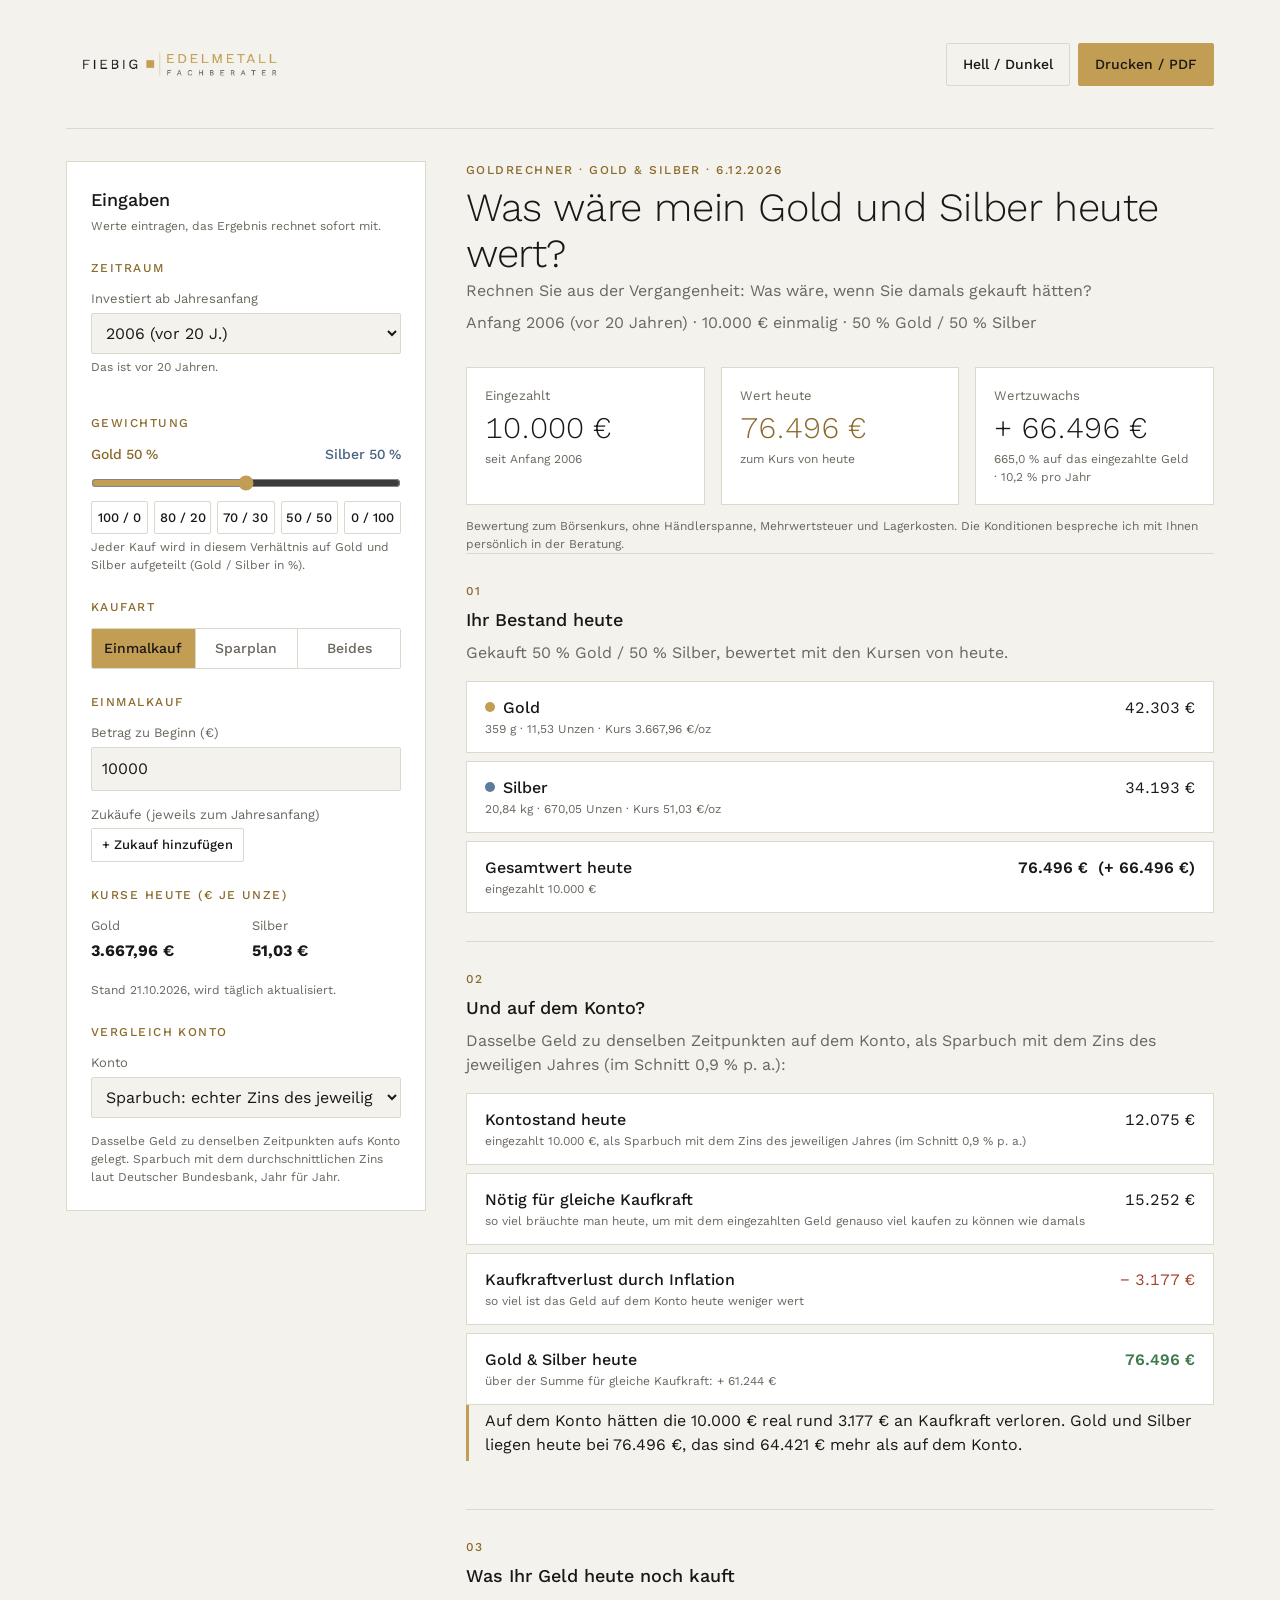
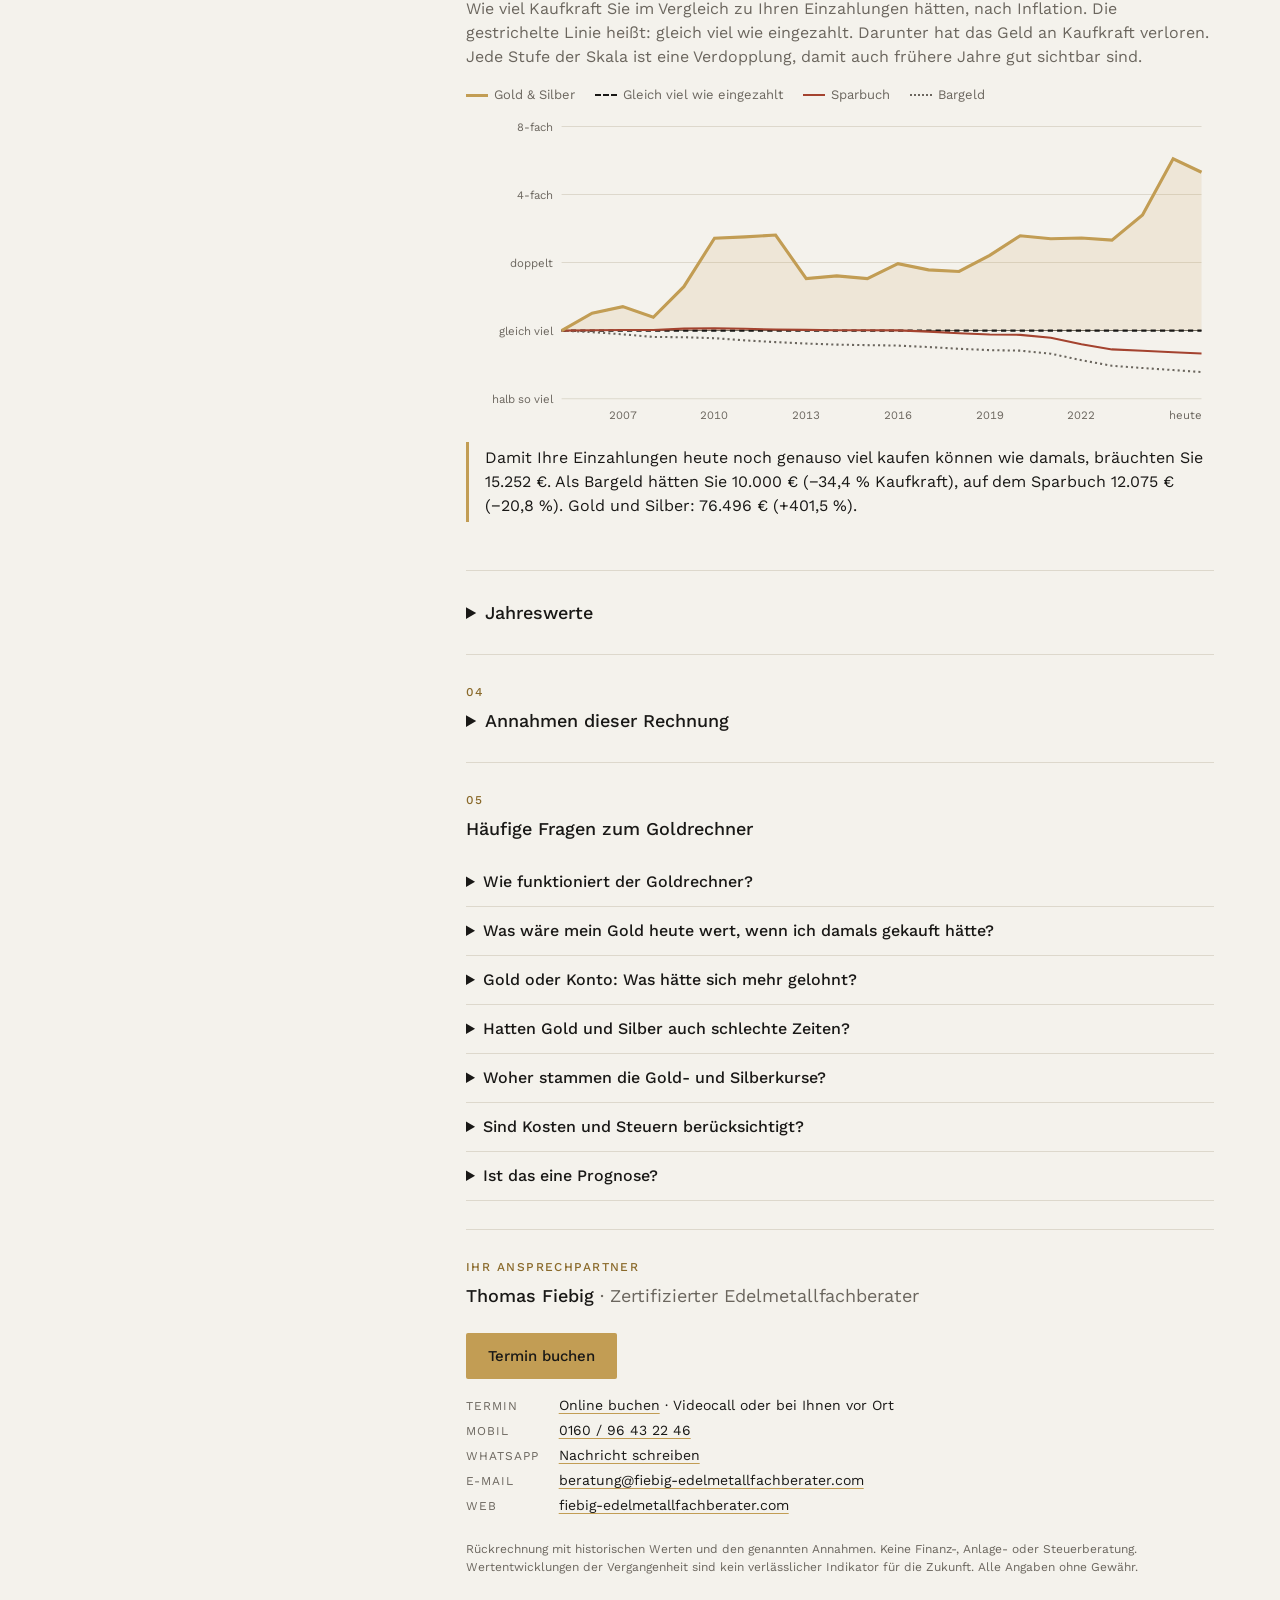
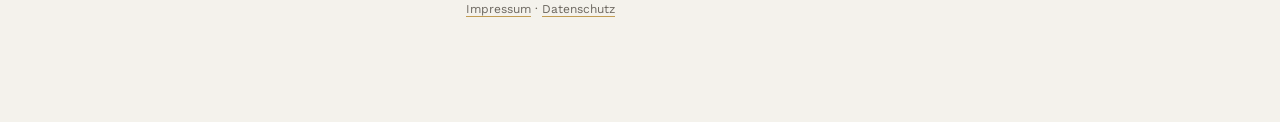
==== commit 11ee3abe: "Termin buchen über Zeeg, Datenschutz ergänzt Co-Authored-By: Claude Opus 5.5 <noreply@anthropic.com>" ====
--- a/index.html
+++ b/index.html
@@ -232,6 +232,9 @@
 .contact dd { margin: 0; }
 .contact a { color: inherit; text-decoration: underline; text-decoration-color: var(--gold); text-underline-offset: 3px; }
 .contact a:hover { color: var(--gold-text); }
+a.termin { display: inline-block; margin: 8px 0 4px; padding: 12px 22px; background: var(--gold); color: #191816; font-weight: 500; font-size: 15px; text-decoration: none; border-radius: 2px; }
+a.termin:hover { filter: brightness(1.08); }
+a.termin:focus-visible { outline: 2px solid var(--gold); outline-offset: 2px; }
 .logo-link { display: block; }
 .disclaimer { font-size: 12px; color: var(--muted); margin-top: 24px; }
 .disclaimer a { color: inherit; text-decoration-color: var(--gold); text-underline-offset: 3px; }
@@ -492,7 +495,9 @@
       <section class="block">
         <p class="eyebrow">Ihr Ansprechpartner</p>
         <h2>Thomas Fiebig <span style="font-weight:400;color:var(--muted)">· Zertifizierter Edelmetallfachberater</span></h2>
+        <a class="termin no-print" href="https://zeeg.me/fiebig-edelmetallfachberater" target="_blank" rel="noopener">Termin buchen</a>
         <dl class="contact">
+          <dt>Termin</dt><dd><a href="https://zeeg.me/fiebig-edelmetallfachberater" target="_blank" rel="noopener">Online buchen</a> · Videocall oder bei Ihnen vor Ort</dd>
           <dt>Mobil</dt><dd><a href="tel:+4916096432246">0160 / 96 43 22 46</a></dd>
           <dt>WhatsApp</dt><dd><a id="waLink" href="https://wa.me/4916096432246" target="_blank" rel="noopener">Nachricht schreiben</a></dd>
           <dt>E-Mail</dt><dd><a id="mailLink" href="mailto:beratung@fiebig-edelmetallfachberater.com">beratung@fiebig-edelmetallfachberater.com</a></dd>
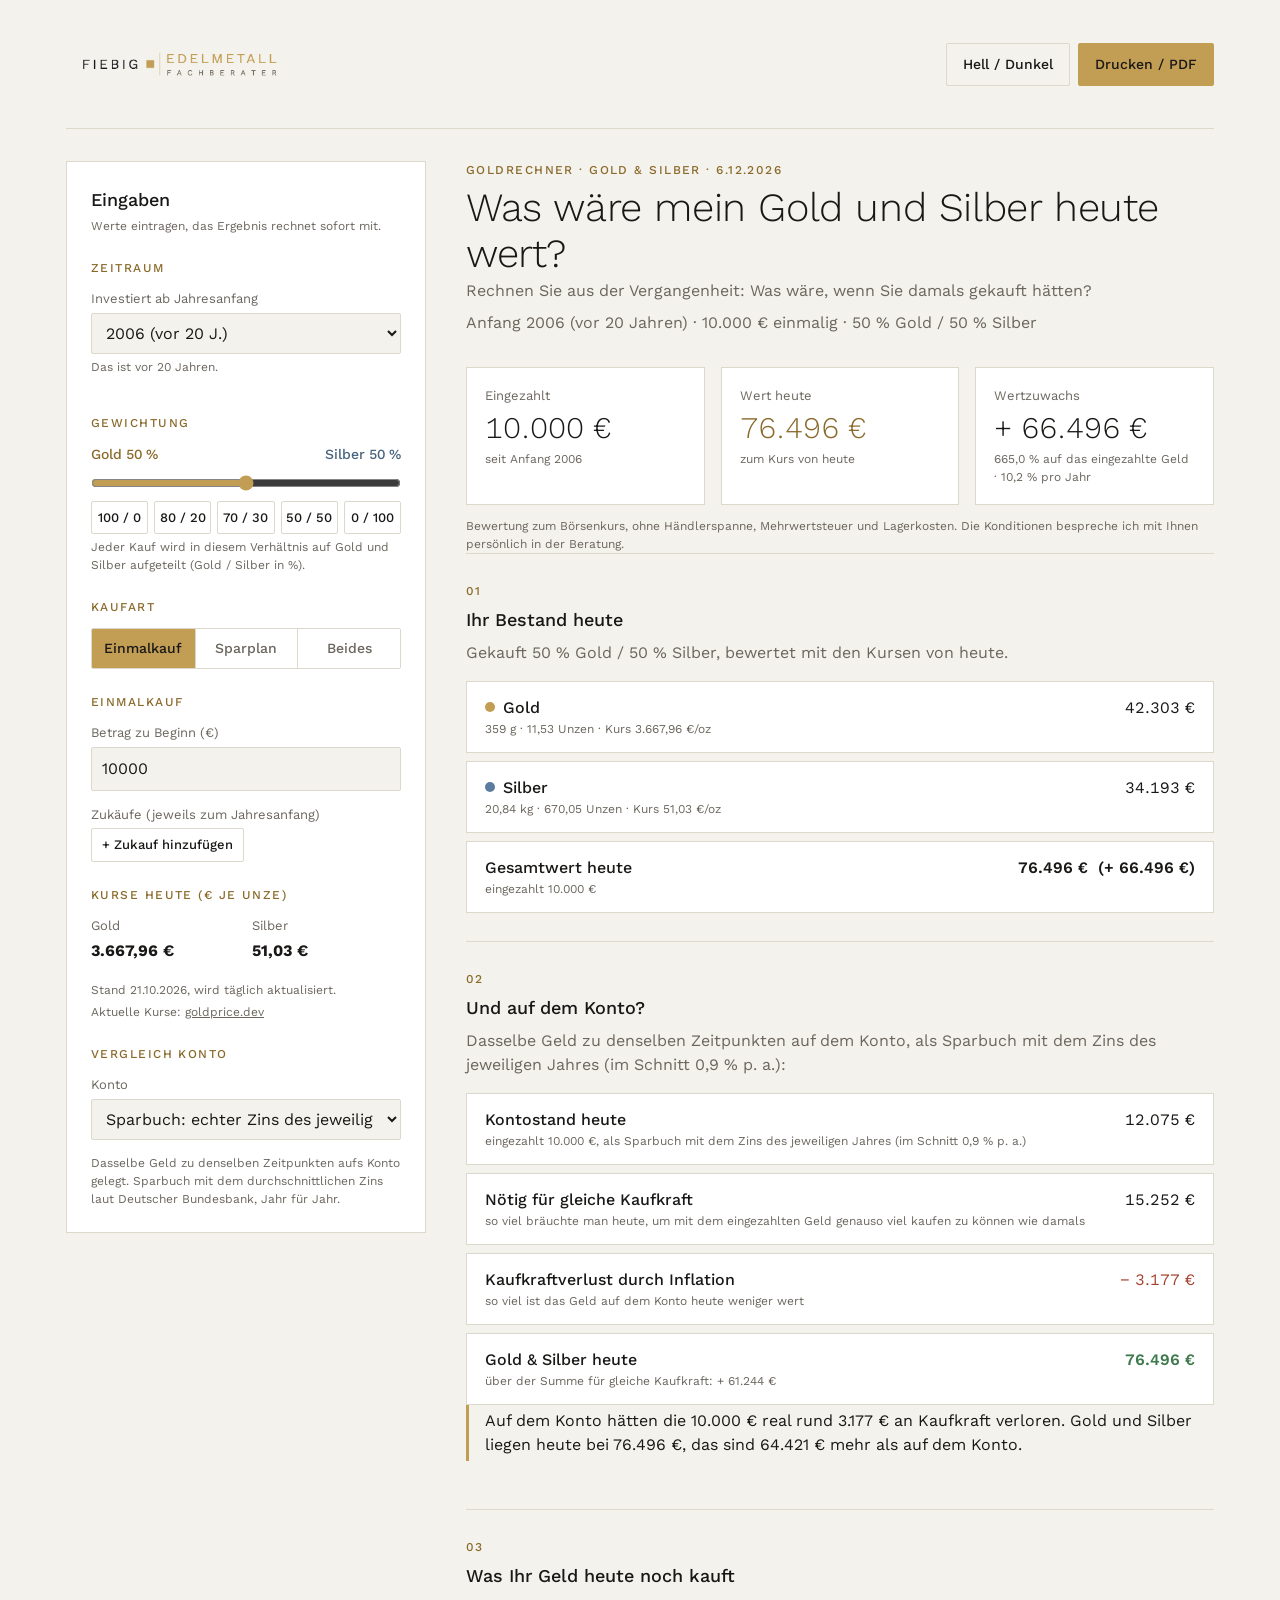
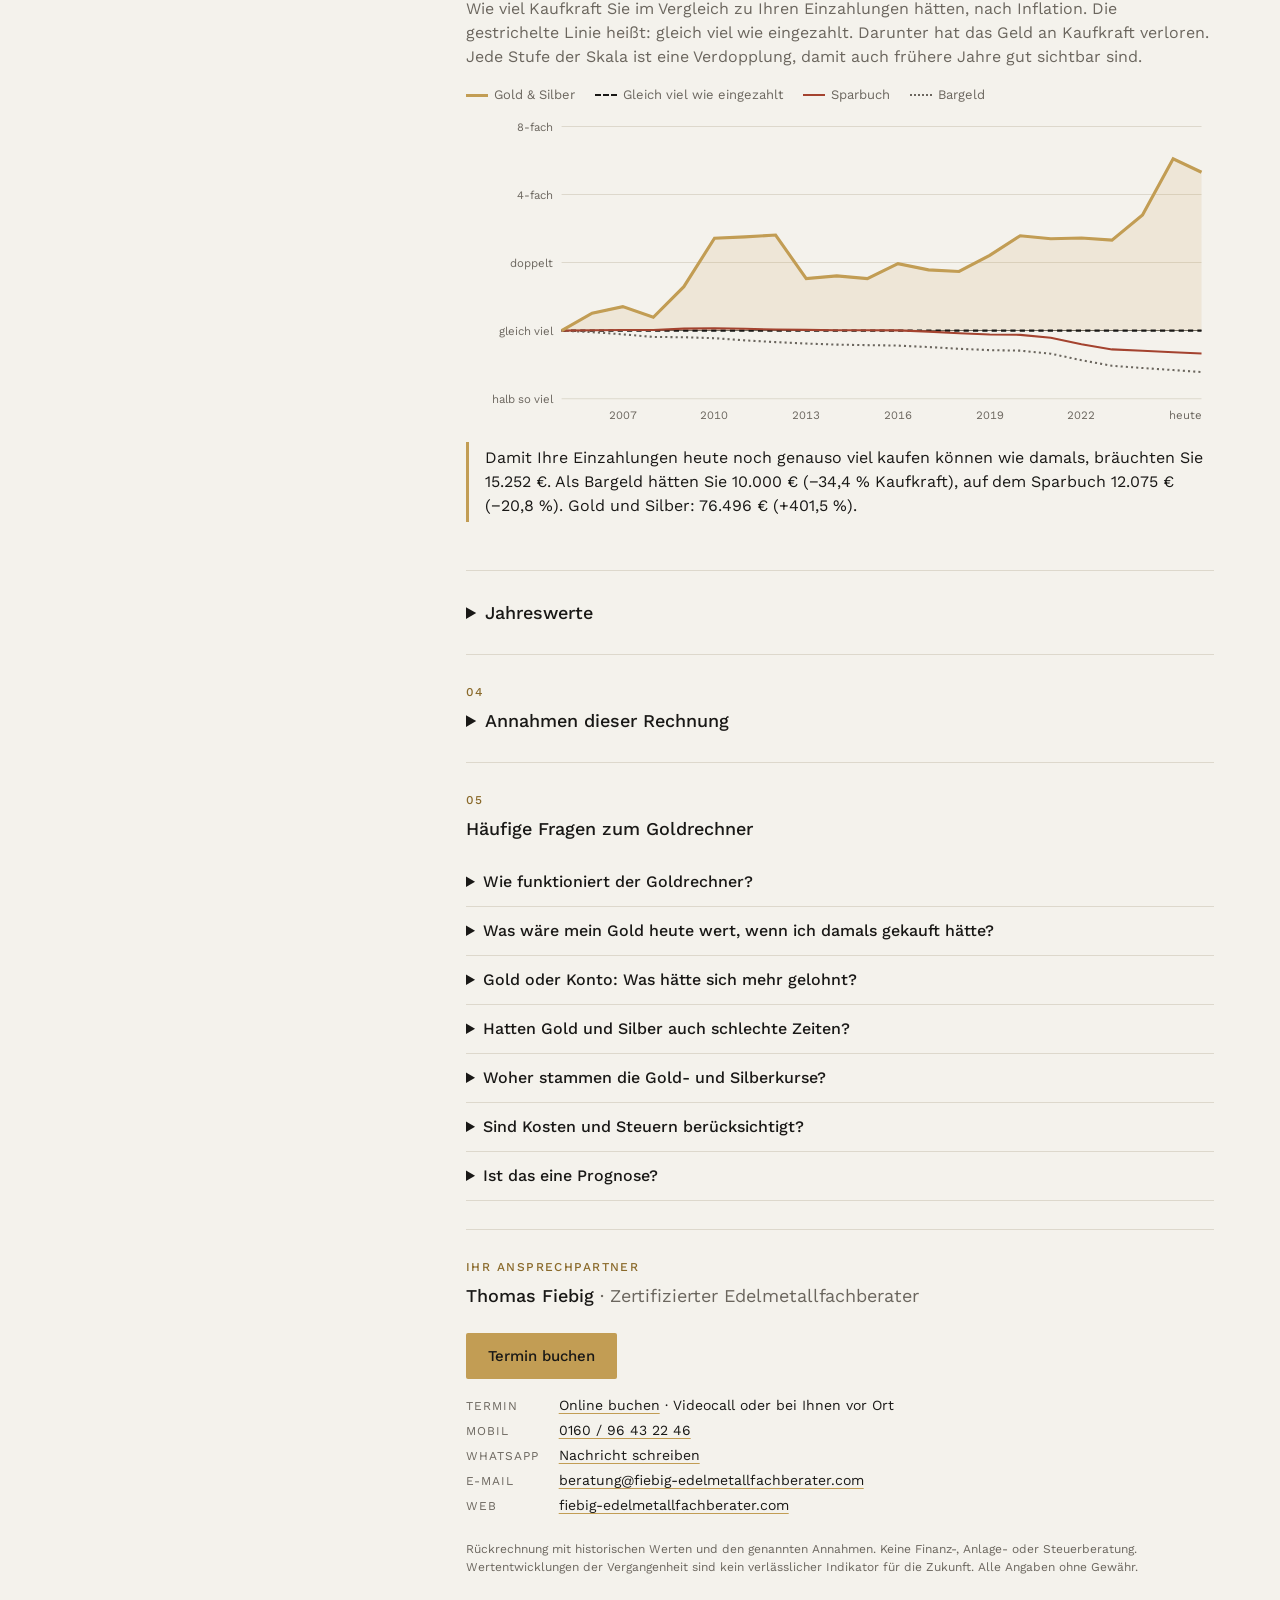
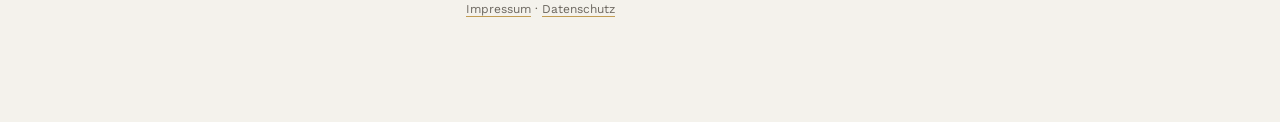
==== commit 80a9b5c3: "Quellenangabe goldprice.dev bei den aktuellen Kursen (Nutzungsbedingungen) Co-Authored-By: Claude Op" ====
--- a/index.html
+++ b/index.html
@@ -361,6 +361,7 @@
         <input type="hidden" id="goldHeute" value="3709.20">
         <input type="hidden" id="silberHeute" value="50.75">
         <p class="hint" id="kursStand">Kursstand wird geladen …</p>
+        <p class="hint">Aktuelle Kurse: <a href="https://goldprice.dev" target="_blank" rel="noopener" style="color:inherit">goldprice.dev</a></p>
       </fieldset>
 
       <fieldset>
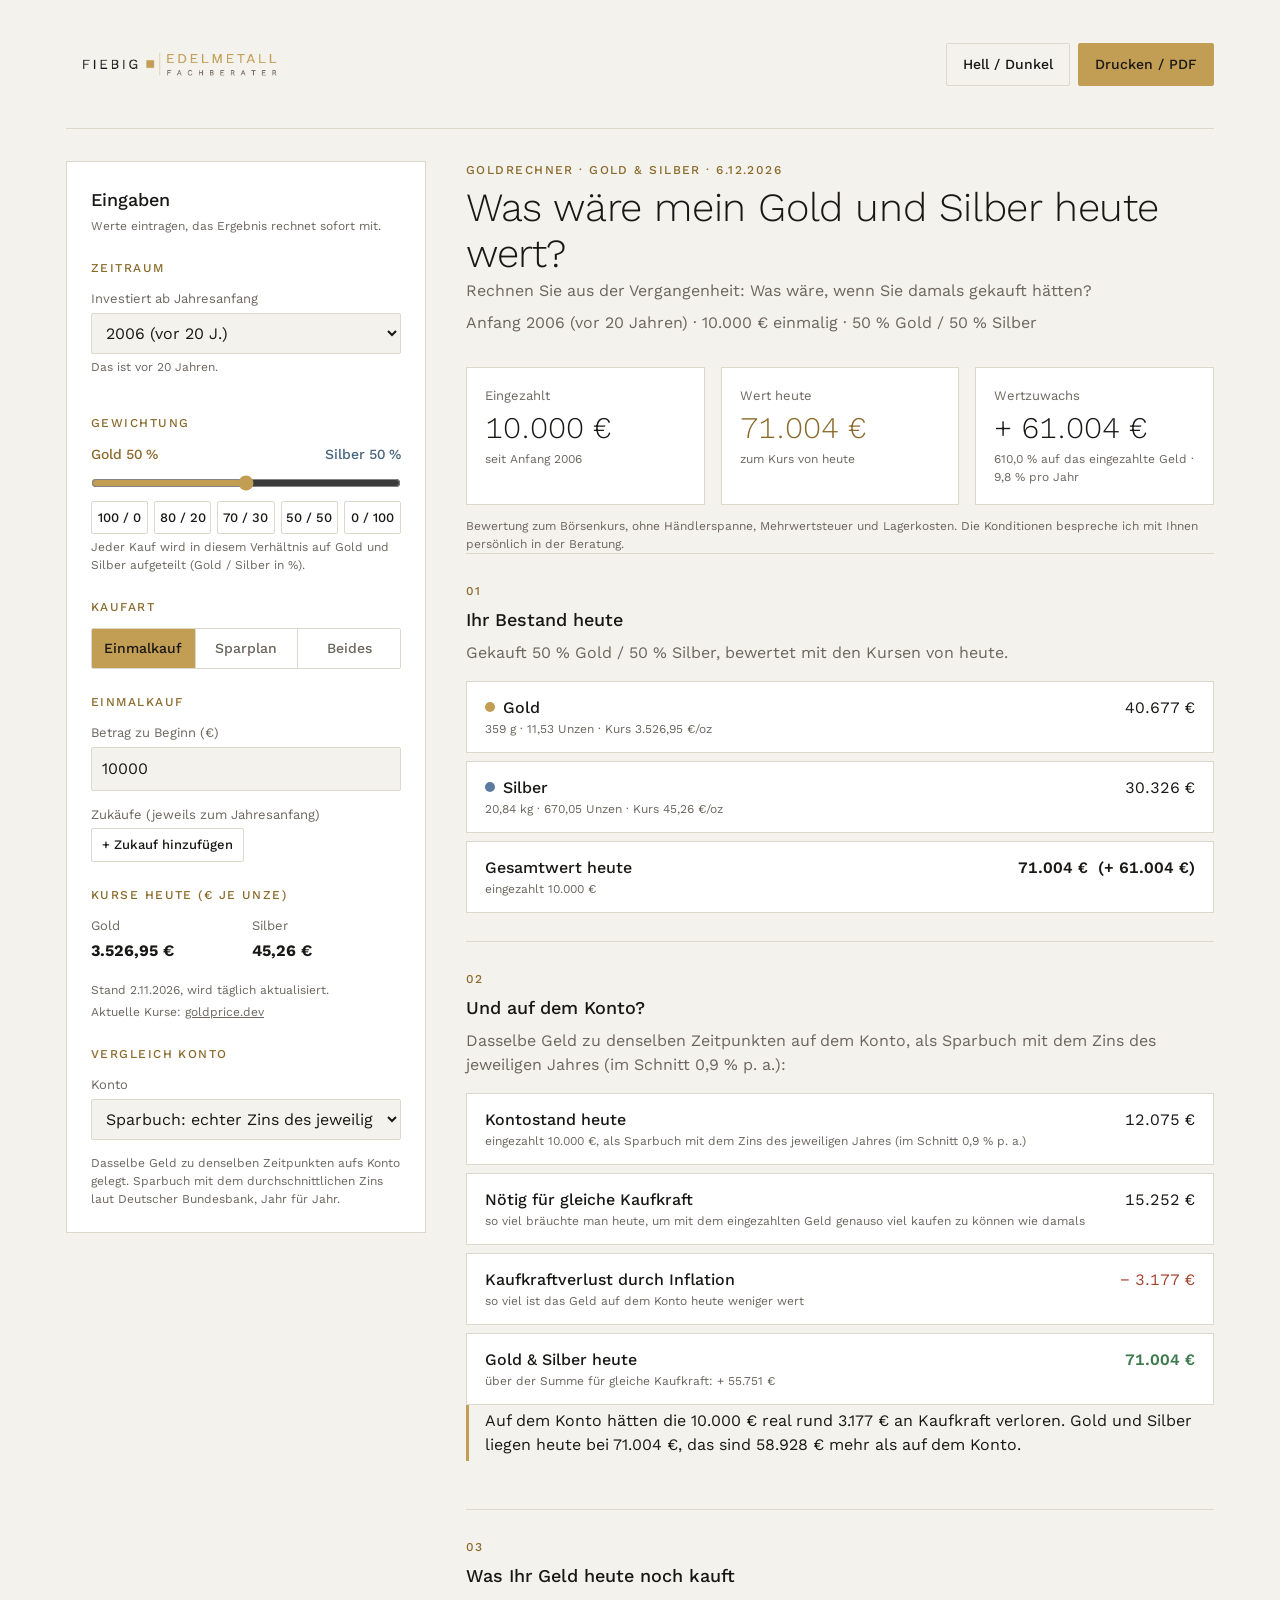
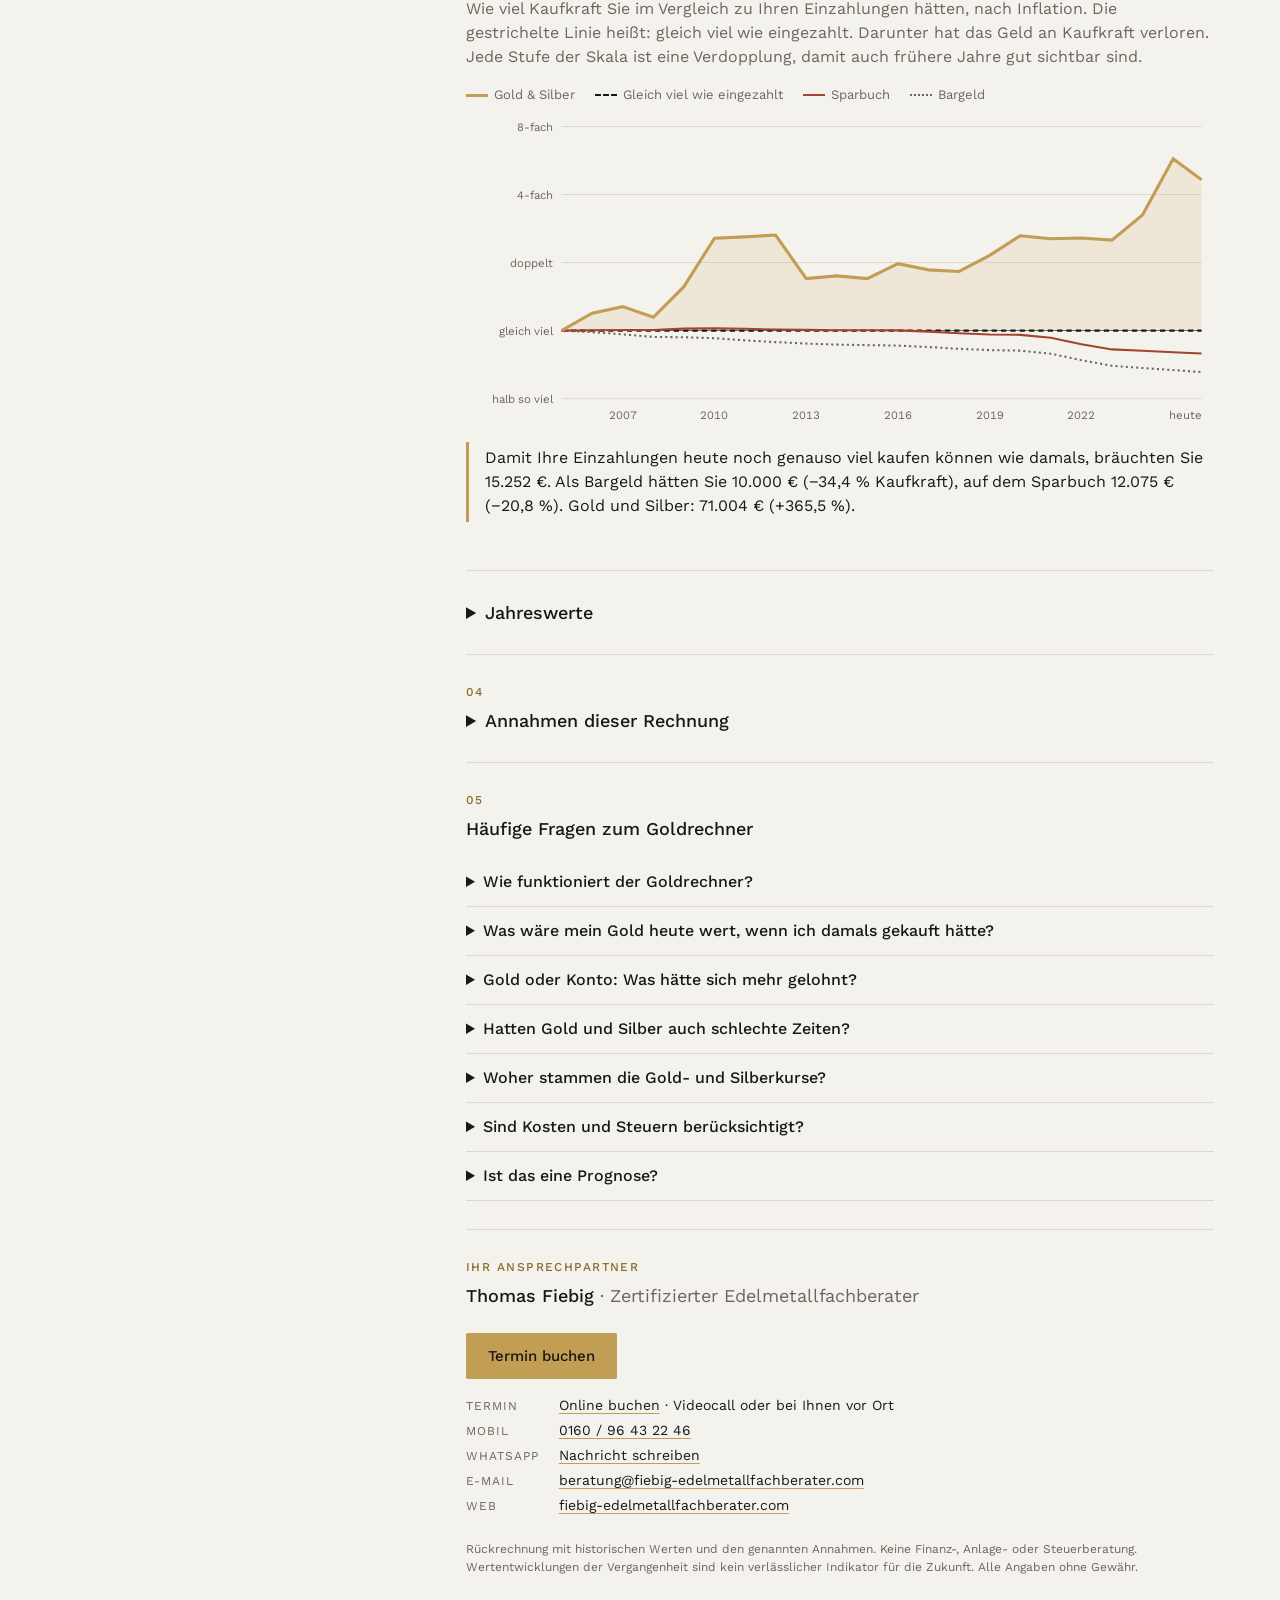
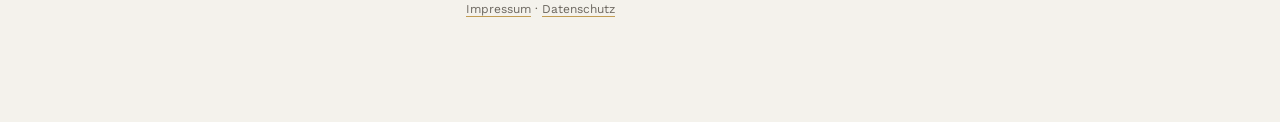
==== commit 8446ccf8: "Jahrestabelle: Spalten Konto und Zins entfernt (Vergleich steht in Abschnitt 02/03) Co-Authored-By: " ====
--- a/index.html
+++ b/index.html
@@ -443,7 +443,7 @@
               <thead>
                 <tr>
                   <th>Jahr</th><th>Gold<br>€/oz</th><th>Silber<br>€/oz</th><th>Eingezahlt</th>
-                  <th>Wert<br>Gold</th><th>Wert<br>Silber</th><th>Gesamt</th><th>Gewinn /<br>Verlust</th><th>Konto</th><th>Zins</th><th>Inflation</th>
+                  <th>Wert<br>Gold</th><th>Wert<br>Silber</th><th>Gesamt</th><th>Gewinn /<br>Verlust</th><th>Inflation</th>
                 </tr>
               </thead>
               <tbody id="jahre"></tbody>
@@ -842,8 +842,8 @@
       var sum = p.g + p.s, d = sum - p.ein;
       return '<tr><td>' + (p.heute ? 'heute' : p.label) + '</td><td>' + eur2.format(p.pG) + '</td><td>' + eur2.format(p.pS) +
         '</td><td>' + eur0.format(p.ein) + '</td><td>' + eur0.format(p.g) + '</td><td>' + eur0.format(p.s) +
-        '</td><td>' + eur0.format(sum) + '</td><td class="' + (d < 0 ? 'neg' : '') + '">' + vz(d) + '</td><td>' + eur0.format(p.konto) +
-        '</td><td>' + (p.zins != null ? num2.format(p.zins) + ' %' : '') + '</td><td>' + (p.infl != null ? pct1(p.infl) : '') + '</td></tr>';
+        '</td><td>' + eur0.format(sum) + '</td><td class="' + (d < 0 ? 'neg' : '') + '">' + vz(d) +
+        '</td><td>' + (p.infl != null ? pct1(p.infl) : '') + '</td></tr>';
     }).join('');
 
     var a = [];
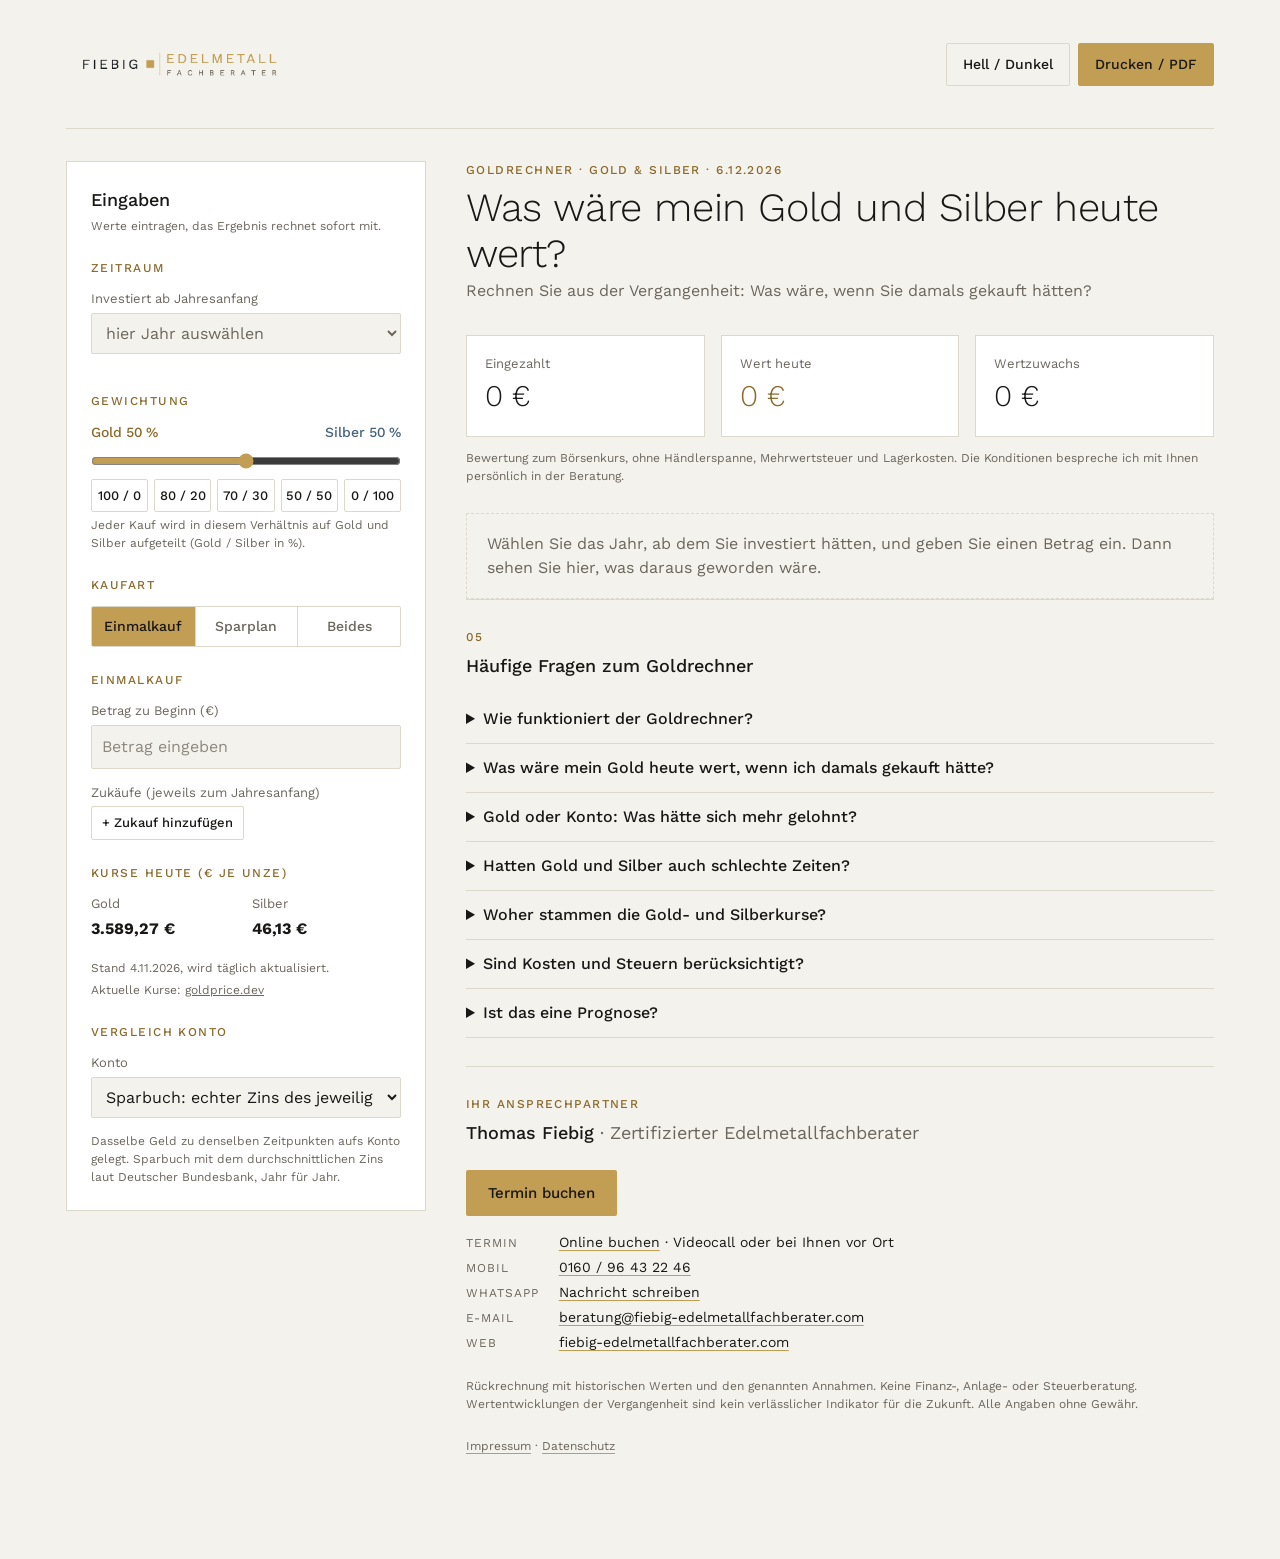
==== commit 533d71cd: "Startzustand leer: Jahr und Beträge auswählen/eingeben, Details erst nach Eingabe Co-Authored-By: Cl" ====
--- a/index.html
+++ b/index.html
@@ -114,6 +114,10 @@
   width: 100%; font: inherit; color: var(--ink); background: var(--bg);
   border: 1px solid var(--line); border-radius: 2px; padding: 9px 10px;
 }
+.field input::placeholder, .zk-row input::placeholder { color: var(--muted); opacity: .75; }
+.field select.leer { color: var(--muted); }
+.field select.leer option { color: var(--ink); }
+.leerhinweis { margin: 28px 0 0; padding: 18px 20px; border: 1px dashed var(--line); color: var(--muted); }
 .row2 { display: grid; grid-template-columns: 1fr 1fr; gap: 12px; }
 .hint { font-size: 12px; color: var(--muted); margin: 4px 0 0; }
 .kostenhinweis { margin: 12px 0 0; }
@@ -336,7 +340,7 @@
         <legend>Einmalkauf</legend>
         <div class="field">
           <label for="einmal">Betrag zu Beginn (€)</label>
-          <input type="number" inputmode="decimal" id="einmal" value="10000" min="0" step="1000">
+          <input type="number" inputmode="decimal" id="einmal" value="" placeholder="Betrag eingeben" min="0" step="1000">
         </div>
         <span class="lbl">Zukäufe (jeweils zum Jahresanfang)</span>
         <div id="zukaeufe"></div>
@@ -347,7 +351,7 @@
         <legend>Sparplan</legend>
         <div class="field">
           <label for="rate">Monatsrate (€)</label>
-          <input type="number" inputmode="decimal" id="rate" value="100" min="0" step="25">
+          <input type="number" inputmode="decimal" id="rate" value="" placeholder="Betrag eingeben" min="0" step="25">
         </div>
         <p class="hint">Kauf jeweils zum Monatsanfang, bis heute.</p>
       </fieldset>
@@ -403,14 +407,16 @@
       </div>
       <p class="hint kostenhinweis">Bewertung zum Börsenkurs, ohne Händlerspanne, Mehrwertsteuer und Lagerkosten. Die Konditionen bespreche ich mit Ihnen persönlich in der Beratung.</p>
 
-      <section class="block">
+      <p class="leerhinweis" id="leerHinweis" hidden>Wählen Sie das Jahr, ab dem Sie investiert hätten, und geben Sie einen Betrag ein. Dann sehen Sie hier, was daraus geworden wäre.</p>
+
+      <section data-detail class="block">
         <p class="eyebrow">01</p>
         <h2>Ihr Bestand heute</h2>
         <p class="lead" id="bestandLead"></p>
         <div class="rows" id="bestand"></div>
       </section>
 
-      <section class="block">
+      <section data-detail class="block">
         <p class="eyebrow">02</p>
         <h2>Und auf dem Konto?</h2>
         <p class="lead" id="kontoLead"></p>
@@ -418,7 +424,7 @@
         <p class="callout" id="kontoFazit"></p>
       </section>
 
-      <section class="block">
+      <section data-detail class="block">
         <p class="eyebrow">03</p>
         <h2>Was Ihr Geld heute noch kauft</h2>
         <p class="lead">Wie viel Kaufkraft Sie im Vergleich zu Ihren Einzahlungen hätten, nach Inflation. Die gestrichelte Linie heißt: gleich viel wie eingezahlt. Darunter hat das Geld an Kaufkraft verloren. Jede Stufe der Skala ist eine Verdopplung, damit auch frühere Jahre gut sichtbar sind.</p>
@@ -435,7 +441,7 @@
         <p class="callout" id="kaufkraftFazit" style="margin-top:16px"></p>
       </section>
 
-      <section class="block no-print">
+      <section data-detail class="block no-print">
         <details>
           <summary>Jahreswerte</summary>
           <div class="tablewrap">
@@ -452,7 +458,7 @@
         </details>
       </section>
 
-      <section class="block">
+      <section data-detail class="block">
         <p class="eyebrow">04</p>
         <details id="annahmenBox">
           <summary>Annahmen dieser Rechnung</summary>
@@ -755,6 +761,31 @@
     };
   }
 
+  // Startzustand: noch kein Jahr oder kein Betrag, alles auf null, Details ausgeblendet
+  function leer() {
+    var e = eingaben();
+    var vor = HEUTE_JAHR - e.start;
+    $('vorJahren').textContent = !isFinite(e.start) ? '' : vor > 0 ? 'Das ist vor ' + vor + (vor === 1 ? ' Jahr' : ' Jahren') + '.' : 'Seit Anfang dieses Jahres.';
+    if (isFinite(e.start)) syncZkJahre(e.start);
+    var wg = Math.round(e.w * 100);
+    $('wGoldTxt').textContent = 'Gold ' + wg + ' %';
+    $('wSilberTxt').textContent = 'Silber ' + (100 - wg) + ' %';
+    $('stand').textContent = HEUTE.toLocaleDateString('de-DE');
+    $('kundeZeile').textContent = '';
+    ['kpiEin', 'kpiWert', 'dockWert'].forEach(function (id) { $(id).textContent = eur0.format(0); });
+    $('kpiPlus').textContent = eur0.format(0);
+    $('kpiPlus').className = 'value';
+    ['kpiEinSub', 'kpiWertSub', 'kpiPlusSub', 'dockPlus'].forEach(function (id) { $(id).textContent = ''; });
+    $('dockEin').textContent = 'eingezahlt ' + eur0.format(0);
+    $('dockPlus').className = '';
+    var nachricht = 'Guten Tag Herr Fiebig,\n\nich habe Ihren Goldrechner ausprobiert und würde gern einen Beratungstermin vereinbaren.\n\nViele Grüße';
+    $('mailLink').href = 'mailto:beratung@fiebig-edelmetallfachberater.com?subject=' +
+      encodeURIComponent('Beratungstermin – Goldrechner') + '&body=' + encodeURIComponent(nachricht);
+    $('waLink').href = 'https://wa.me/4916096432246?text=' + encodeURIComponent(nachricht);
+    document.querySelectorAll('[data-detail]').forEach(function (el) { el.hidden = true; });
+    $('leerHinweis').hidden = false;
+  }
+
   function render() {
     var e = eingaben();
     $('fsEinmal').hidden = e.modus === 'spar';
@@ -762,6 +793,12 @@
     var wg = Math.round(e.w * 100);
     $('wGoldTxt').textContent = 'Gold ' + wg + ' %';
     $('wSilberTxt').textContent = 'Silber ' + (100 - wg) + ' %';
+    var ohneJahr = !isFinite(e.start);
+    $('startJahr').classList.toggle('leer', ohneJahr);
+    var summe = e.einmal + e.rate + e.zukaeufe.reduce(function (x, z) { return x + z.betrag; }, 0);
+    if (ohneJahr || summe <= 0) { leer(); return; }
+    document.querySelectorAll('[data-detail]').forEach(function (el) { el.hidden = false; });
+    $('leerHinweis').hidden = true;
     var vor = HEUTE_JAHR - e.start;
     $('vorJahren').textContent = vor > 0 ? 'Das ist vor ' + vor + (vor === 1 ? ' Jahr' : ' Jahren') + '.' : 'Seit Anfang dieses Jahres.';
     syncZkJahre(e.start);
@@ -870,8 +907,8 @@
   function zkZeile(jahr, betrag) {
     var row = document.createElement('div');
     row.className = 'zk-row';
-    row.innerHTML = '<select aria-label="Jahr des Zukaufs">' + jahrOptionen(parseInt($('startJahr').value, 10), jahr) + '</select>' +
-      '<input type="number" inputmode="decimal" min="0" step="500" value="' + betrag + '" aria-label="Betrag des Zukaufs in Euro">' +
+    row.innerHTML = '<select aria-label="Jahr des Zukaufs">' + jahrOptionen(parseInt($('startJahr').value, 10) || MIN_JAHR, jahr) + '</select>' +
+      '<input type="number" inputmode="decimal" min="0" step="500" value="' + betrag + '" placeholder="Betrag eingeben" aria-label="Betrag des Zukaufs in Euro">' +
       '<button type="button" aria-label="Zukauf entfernen">×</button>';
     row.querySelector('button').addEventListener('click', function () { row.remove(); render(); });
     $('zukaeufe').appendChild(row);
@@ -883,18 +920,18 @@
     });
   }
   $('zkAdd').addEventListener('click', function () {
-    var start = parseInt($('startJahr').value, 10);
+    var start = parseInt($('startJahr').value, 10) || HEUTE_JAHR - 10;
     var rows = document.querySelectorAll('.zk-row select');
     var letztes = rows.length ? parseInt(rows[rows.length - 1].value, 10) : start;
-    zkZeile(Math.min(HEUTE_JAHR, letztes + 5), 5000);
+    zkZeile(Math.min(HEUTE_JAHR, letztes + 5), '');
     render();
   });
 
   // Jahresauswahl
   var optionen = '';
   for (var y = HEUTE_JAHR; y >= MIN_JAHR; y--) optionen += '<option value="' + y + '">' + y + ' (vor ' + (HEUTE_JAHR - y) + ' J.)</option>';
-  $('startJahr').innerHTML = optionen;
-  $('startJahr').value = HEUTE_JAHR - 20;
+  $('startJahr').innerHTML = '<option value="" disabled selected>hier Jahr auswählen</option>' + optionen;
+  $('startJahr').value = '';
 
   // Kurse und Aufschläge bleiben im Browser gespeichert
   var saveFelder = document.querySelectorAll('[data-save]');
@@ -948,5 +985,6 @@
   }).catch(function () { $('kursStand').textContent = 'Kurse vom 16.10.2026 (aktueller Stand gerade nicht abrufbar).'; });
 })();
 </script>
+<!-- Cloudflare Web Analytics --><script defer src='https://static.cloudflareinsights.com/beacon.min.js' data-cf-beacon='{"token": "3d0cbd4623dc493d8fb0ad78a6764497"}'></script><!-- End Cloudflare Web Analytics -->
 </body>
 </html>
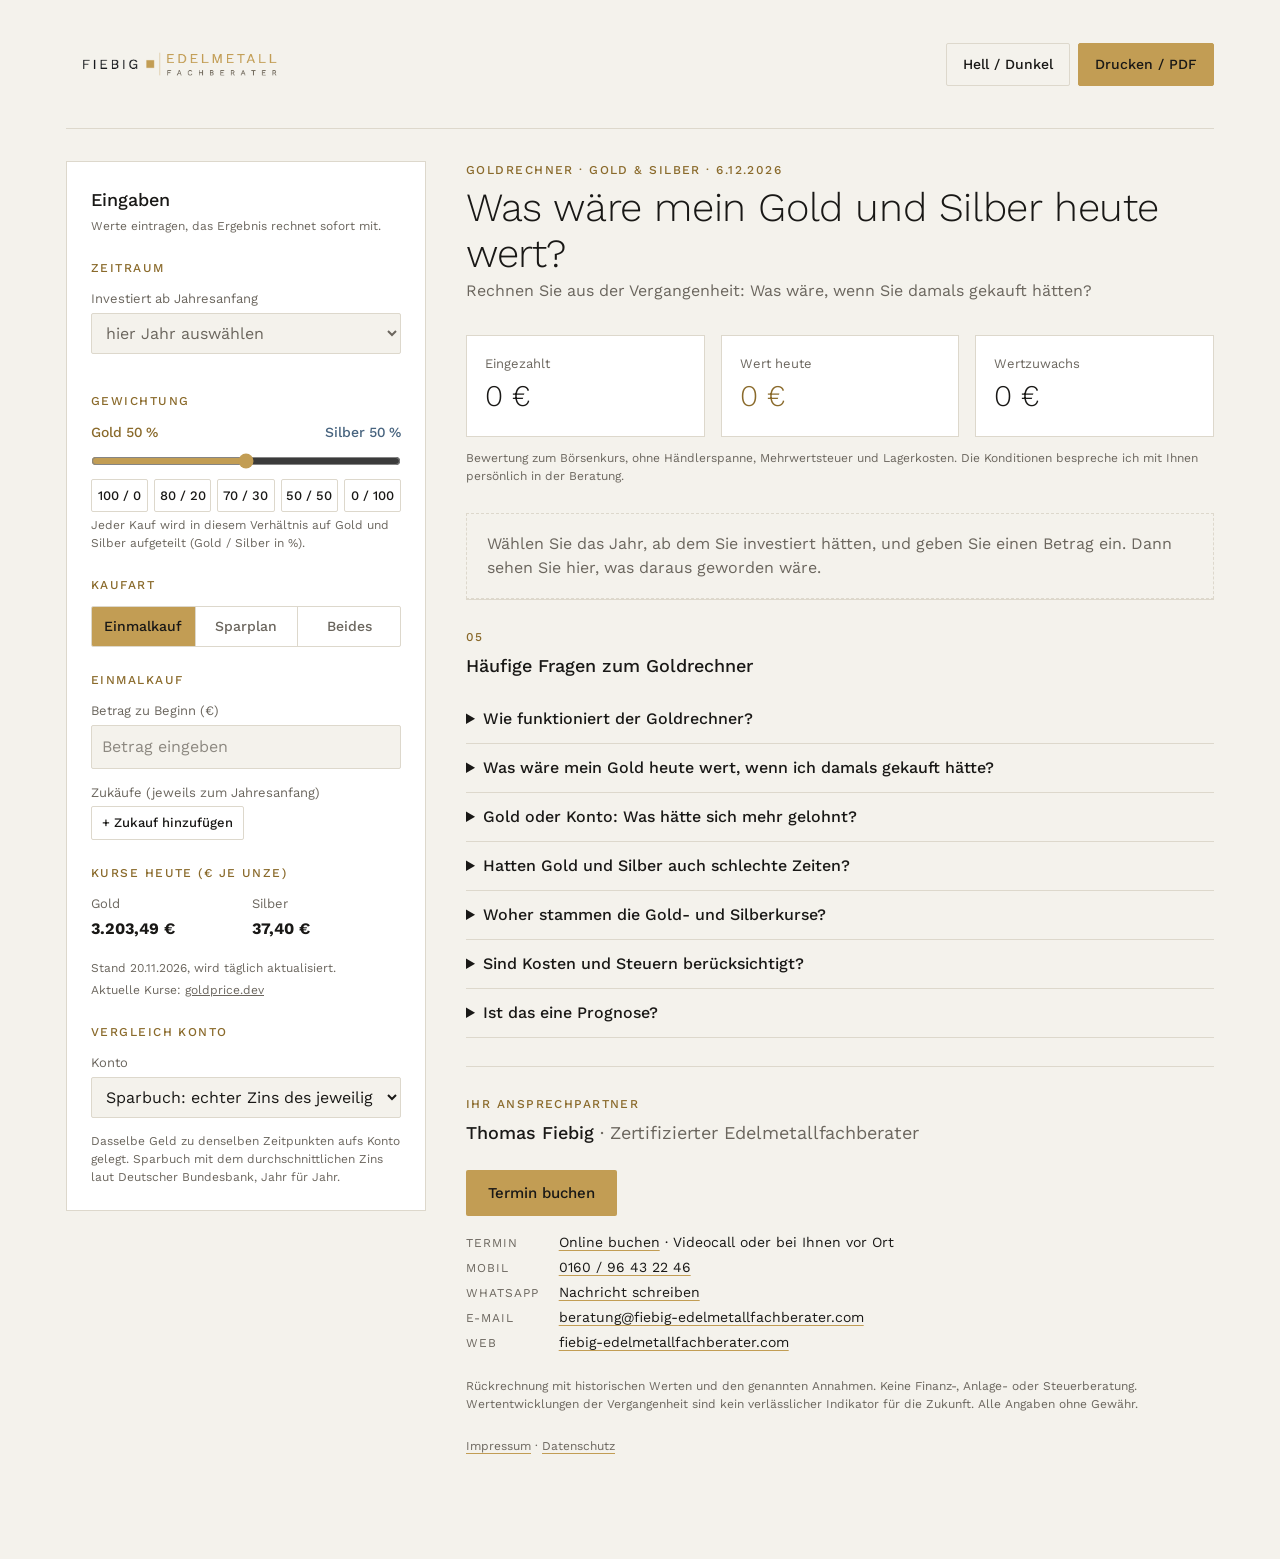
==== commit 9153fe0c: "Rechner ergänzt neue Jahre automatisch aus jahreswerte.json Bot schreibt jetzt auch Silber je Jahr. " ====
--- a/index.html
+++ b/index.html
@@ -977,6 +977,17 @@
   }
   zeigeKurse();
   render();
+  fetch('jahreswerte.json', { cache: 'no-cache' }).then(function (r) { return r.json(); }).then(function (j) {
+    Object.keys(j.gold || {}).map(Number).sort().forEach(function (y) {
+      if (GOLD[y] != null || y >= HEUTE_JAHR || !(j.gold[y] > 0) || GOLD[y - 1] == null) return;
+      GOLD[y] = j.gold[y];
+      SILBER[y] = j.silber && j.silber[y] > 0 ? j.silber[y] : SILBER[y - 1] * GOLD[y] / GOLD[y - 1];
+    });
+    Object.keys(j.inflation || {}).forEach(function (y) { if (INFL[y] == null) INFL[y] = j.inflation[y]; });
+    while (GOLD[LETZTES + 1] != null) LETZTES++;
+    K = Math.max(0.01, (HEUTE - new Date(LETZTES + 1, 0, 1)) / (864e5 * 30.436875));
+    render();
+  }).catch(function () {});
   fetch('kurse.json', { cache: 'no-cache' }).then(function (r) { return r.json(); }).then(function (k) {
     if (k.gold > 0) $('goldHeute').value = k.gold;
     if (k.silber > 0) $('silberHeute').value = k.silber;
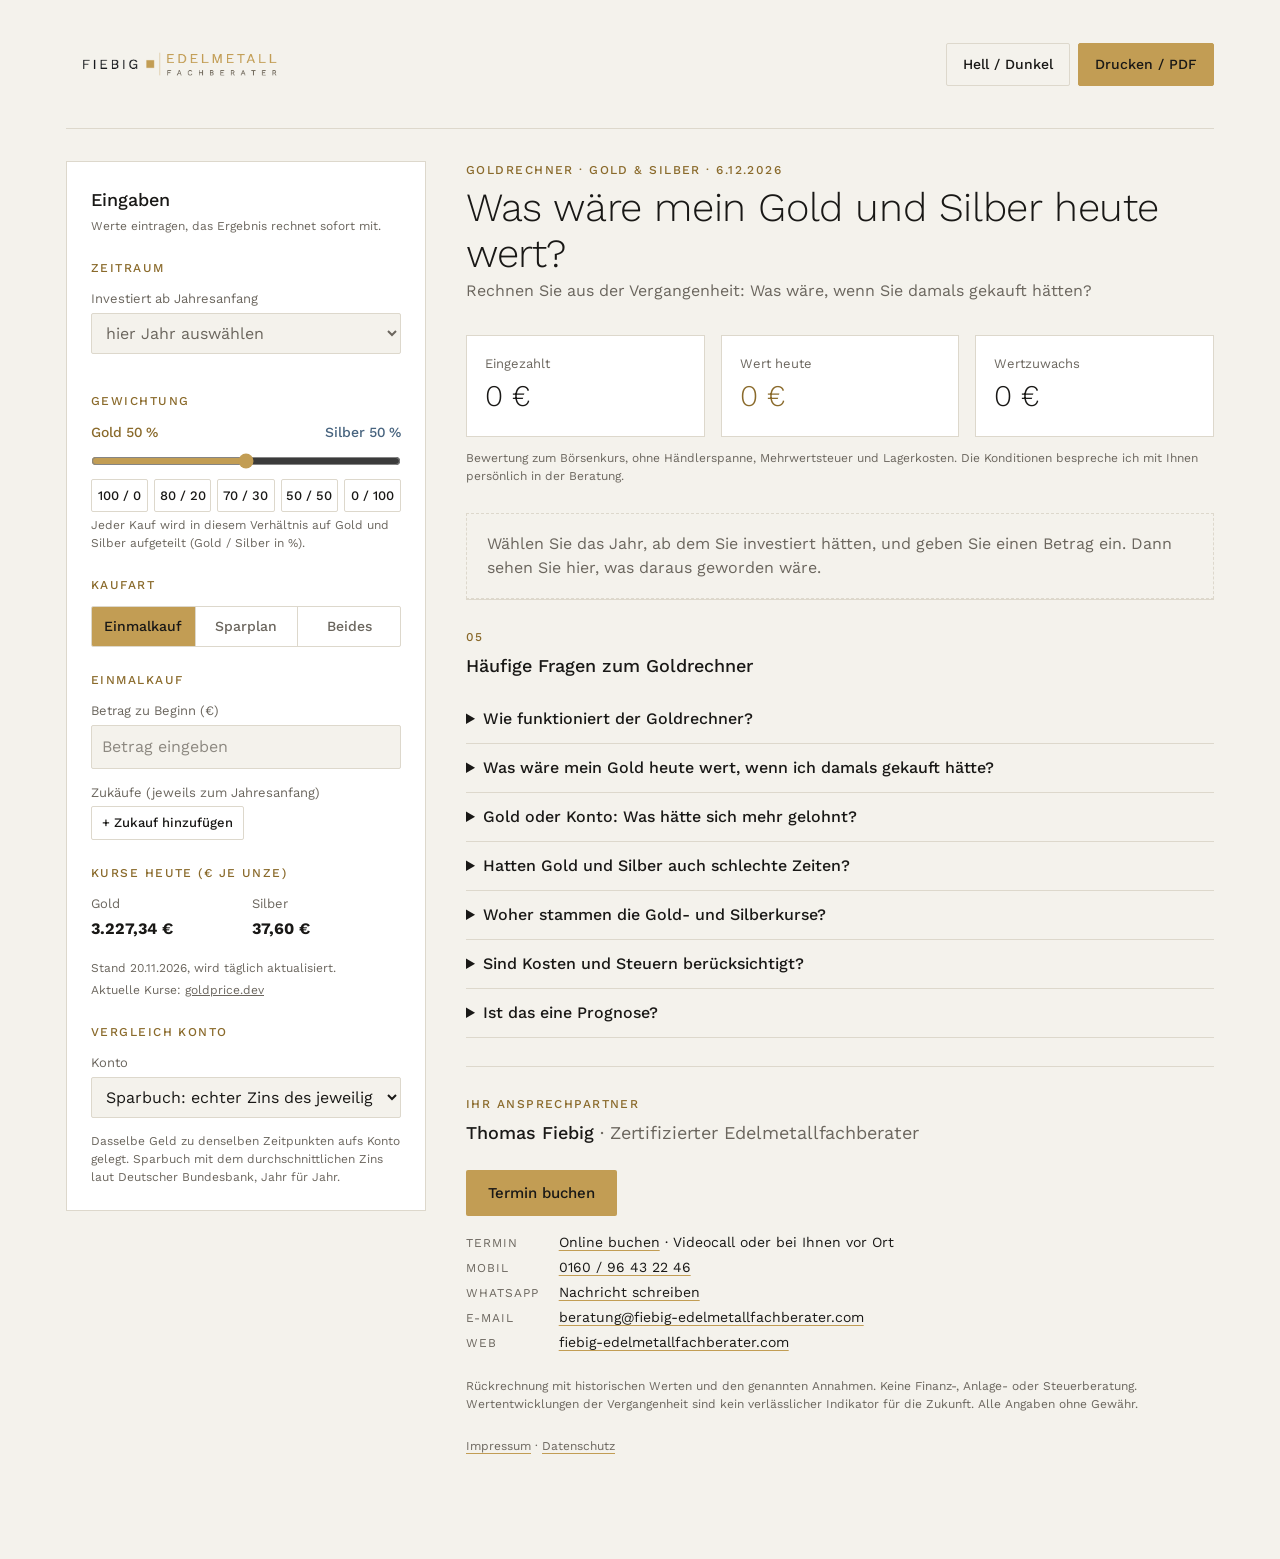
==== commit c4eccb8b: "Termin-Links auf die eigene Buchung der Website statt Zeeg Co-Authored-By: Claude Opus 5.5 <noreply@" ====
--- a/index.html
+++ b/index.html
@@ -502,9 +502,9 @@
       <section class="block">
         <p class="eyebrow">Ihr Ansprechpartner</p>
         <h2>Thomas Fiebig <span style="font-weight:400;color:var(--muted)">· Zertifizierter Edelmetallfachberater</span></h2>
-        <a class="termin no-print" href="https://zeeg.me/fiebig-edelmetallfachberater" target="_blank" rel="noopener">Termin buchen</a>
+        <a class="termin no-print" href="https://fiebig-edelmetallfachberater.com/#termin" target="_blank" rel="noopener">Termin buchen</a>
         <dl class="contact">
-          <dt>Termin</dt><dd><a href="https://zeeg.me/fiebig-edelmetallfachberater" target="_blank" rel="noopener">Online buchen</a> · Videocall oder bei Ihnen vor Ort</dd>
+          <dt>Termin</dt><dd><a href="https://fiebig-edelmetallfachberater.com/#termin" target="_blank" rel="noopener">Online buchen</a> · Videocall oder bei Ihnen vor Ort</dd>
           <dt>Mobil</dt><dd><a href="tel:+4916096432246">0160 / 96 43 22 46</a></dd>
           <dt>WhatsApp</dt><dd><a id="waLink" href="https://wa.me/4916096432246" target="_blank" rel="noopener">Nachricht schreiben</a></dd>
           <dt>E-Mail</dt><dd><a id="mailLink" href="mailto:beratung@fiebig-edelmetallfachberater.com">beratung@fiebig-edelmetallfachberater.com</a></dd>
